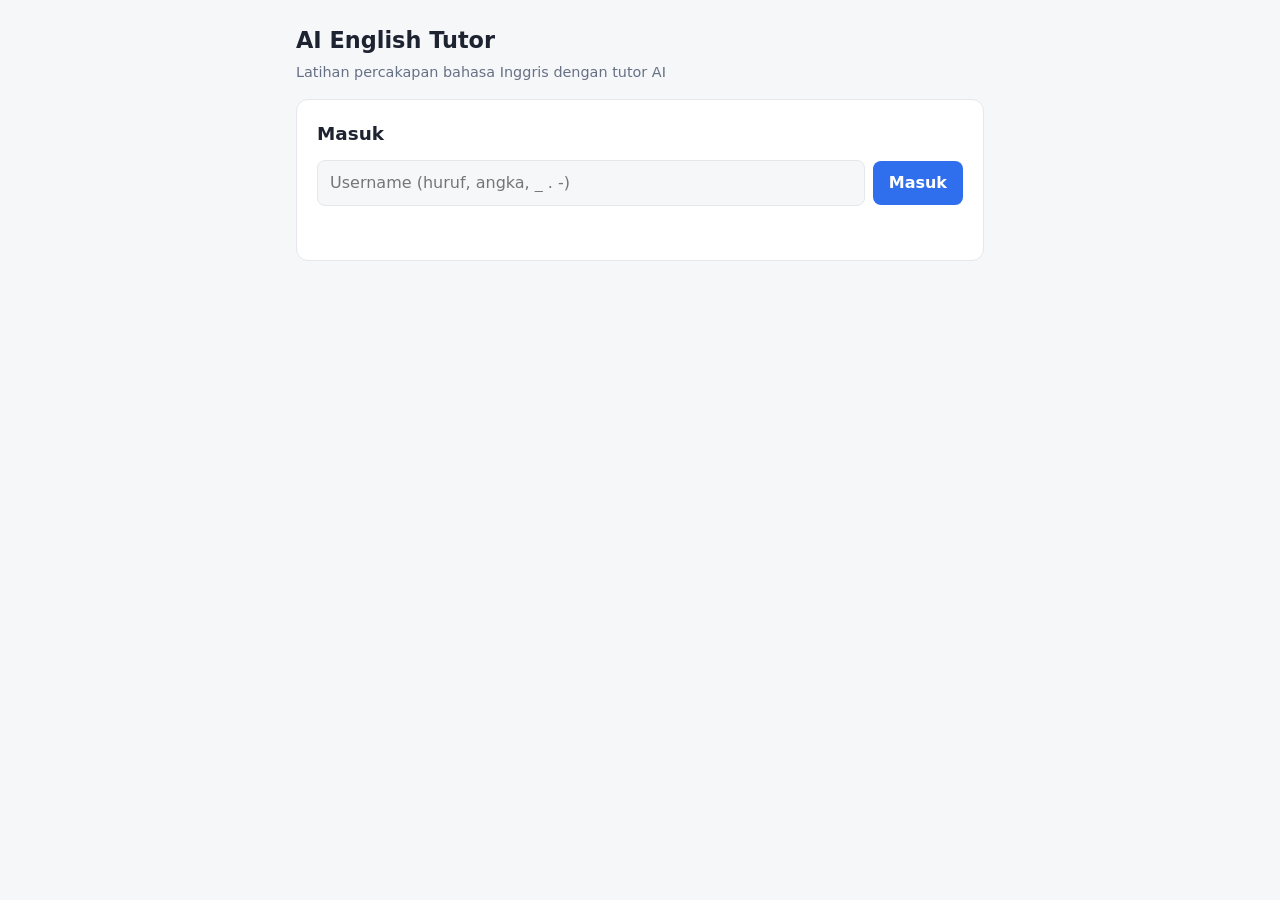
==== static/index.html @ 7c0c24b2 "M5: input dan output suara dengan Web Speech API - STT (SpeechRecognition, en-US): suara pengguna ja" ====
<!doctype html>
<html lang="id">
<head>
<meta charset="utf-8">
<meta name="viewport" content="width=device-width, initial-scale=1">
<title>AI English Tutor</title>
<style>
  /* ---------- Warna: terang & gelap (mengikuti pengaturan sistem) ---------- */
  :root {
    --bg: #f6f7f9; --card: #ffffff; --text: #1d2330; --muted: #667085;
    --line: #e4e7ec; --accent: #2f6fed; --accent-text: #ffffff;
    --tutor: #eef2f8; --user: #2f6fed; --user-text: #ffffff;
    --bad: #c4320a; --good: #067647;
  }
  @media (prefers-color-scheme: dark) {
    :root {
      --bg: #12151c; --card: #1a1f29; --text: #e6e9ef; --muted: #98a2b3;
      --line: #2a3140; --accent: #5b8cff; --accent-text: #0b0e14;
      --tutor: #222a37; --user: #3b6fe0; --user-text: #ffffff;
      --bad: #ff8a65; --good: #4cc38a;
    }
  }
  * { box-sizing: border-box; }
  body { margin: 0; background: var(--bg); color: var(--text);
         font: 16px/1.5 system-ui, -apple-system, "Segoe UI", Roboto, sans-serif; }
  main { max-width: 720px; margin: 0 auto; padding: 24px 16px; }
  h1 { font-size: 1.4rem; margin: 0 0 4px; }
  h2 { font-size: 1.15rem; margin: 0 0 12px; }
  .muted { color: var(--muted); font-size: .9rem; }
  .card { background: var(--card); border: 1px solid var(--line); border-radius: 12px; padding: 20px; margin-top: 16px; }
  .hidden { display: none !important; }
  .row { display: flex; gap: 8px; flex-wrap: wrap; align-items: center; }
  input[type=text], textarea {
    width: 100%; padding: 10px 12px; border: 1px solid var(--line); border-radius: 8px;
    background: var(--bg); color: var(--text); font: inherit; }
  button {
    padding: 10px 16px; border: 0; border-radius: 8px; cursor: pointer; font: inherit; font-weight: 600;
    background: var(--accent); color: var(--accent-text); }
  button.secondary { background: transparent; color: var(--text); border: 1px solid var(--line); }
  button:disabled { opacity: .5; cursor: not-allowed; }
  .error { color: var(--bad); margin-top: 10px; min-height: 1.5em; }

  /* ---------- Tes penempatan ---------- */
  .question { margin-bottom: 18px; }
  .question label { display: block; padding: 6px 8px; border-radius: 6px; cursor: pointer; }
  .question label:hover { background: var(--tutor); }

  /* ---------- Chat ---------- */
  #chat-info { position: sticky; top: 0; background: var(--bg); padding: 8px 0; border-bottom: 1px solid var(--line); z-index: 1; }
  #messages { display: flex; flex-direction: column; gap: 10px; padding: 16px 0 120px; }
  .bubble { max-width: 85%; padding: 10px 14px; border-radius: 14px; overflow-wrap: anywhere; }
  .bubble p { margin: 0 0 8px; } .bubble p:last-child { margin-bottom: 0; }
  .bubble ul, .bubble ol { margin: 4px 0 8px; padding-left: 20px; }
  .bubble blockquote { margin: 6px 0; padding-left: 10px; border-left: 3px solid var(--accent); }
  .bubble code { background: rgba(127,127,127,.15); padding: 1px 4px; border-radius: 4px; }
  .tutor { align-self: flex-start; background: var(--tutor); border-bottom-left-radius: 4px; }
  .user  { align-self: flex-end; background: var(--user); color: var(--user-text); border-bottom-right-radius: 4px; white-space: pre-wrap; }
  .typing { align-self: flex-start; color: var(--muted); font-style: italic; }
  #composer { position: fixed; left: 0; right: 0; bottom: 0; background: var(--bg); border-top: 1px solid var(--line); }
  #composer .inner { max-width: 720px; margin: 0 auto; padding: 12px 16px; display: flex; gap: 8px; }
  #composer textarea { resize: none; height: 48px; }
  /* ---------- Suara (M5) ---------- */
  #composer button.icon { padding: 10px 12px; }
  #btn-mic.listening { background: var(--bad); color: #fff; border-color: var(--bad); animation: pulse 1.2s infinite; }
  @keyframes pulse { 50% { opacity: .55; } }
  .voice-note { max-width: 720px; margin: 0 auto; padding: 8px 16px 0; font-size: .85rem; color: var(--muted); min-height: 1.4em; }
  .bubble .replay { display: block; margin-top: 6px; padding: 2px 8px; font-size: .8rem; font-weight: 500;
                    background: transparent; color: var(--muted); border: 1px solid var(--line); }
  table { width: 100%; border-collapse: collapse; font-size: .92rem; }
  th, td { text-align: left; padding: 6px 4px; border-bottom: 1px solid var(--line); }
</style>
</head>
<body>
<main>
  <h1>AI English Tutor</h1>
  <div class="muted">Latihan percakapan bahasa Inggris dengan tutor AI</div>

  <!-- ===== Layar 1: Login ===== -->
  <section id="screen-login" class="card">
    <h2>Masuk</h2>
    <form id="login-form" class="row">
      <input type="text" id="username" placeholder="Username (huruf, angka, _ . -)" autocomplete="username" required style="flex:1">
      <button type="submit">Masuk</button>
    </form>
    <div class="error" id="login-error"></div>
  </section>

  <!-- ===== Layar 2: Tes penempatan ===== -->
  <section id="screen-placement" class="card hidden">
    <h2>Tes penempatan</h2>
    <div id="placement-intro">
      <p>5 soal pilihan ganda untuk menentukan levelmu. Kalau benar-benar baru belajar, boleh langsung mulai dari nol.</p>
      <div class="row">
        <button id="btn-take-test">Ikut tes</button>
        <button id="btn-skip-test" class="secondary">Mulai dari nol (pemula)</button>
      </div>
    </div>
    <form id="placement-form" class="hidden">
      <div id="questions"></div>
      <button type="submit">Kirim jawaban</button>
    </form>
    <div id="placement-result" class="hidden">
      <p id="placement-result-text"></p>
      <button id="btn-to-home">Lanjut</button>
    </div>
    <div class="error" id="placement-error"></div>
  </section>

  <!-- ===== Layar 3: Beranda ===== -->
  <section id="screen-home" class="card hidden">
    <h2 id="home-greeting"></h2>
    <p id="home-info"></p>
    <div class="row">
      <button id="btn-start">Mulai sesi</button>
      <button id="btn-logout" class="secondary">Ganti pengguna</button>
    </div>
    <div class="error" id="home-error"></div>
  </section>

  <!-- ===== Layar 4: Chat ===== -->
  <section id="screen-chat" class="hidden">
    <div id="chat-info" class="muted"></div>
    <div id="messages"></div>
  </section>
</main>

<div id="composer" class="hidden">
  <div id="voice-status" class="voice-note"></div>
  <div class="inner">
    <button id="btn-mic" class="secondary icon" title="Bicara dalam bahasa Inggris">🎤</button>
    <textarea id="input" placeholder="Tulis atau tekan 🎤 untuk bicara... (Enter = kirim)"></textarea>
    <button id="btn-send">Kirim</button>
    <button id="btn-tts" class="secondary icon" title="Suara tutor: nyala/mati">🔊</button>
    <button id="btn-end" class="secondary" title="Akhiri sesi dan lihat rekap">Selesai</button>
  </div>
</div>

<script>
// =====================================================================
// State aplikasi: apa yang perlu diingat browser selama halaman terbuka
// =====================================================================
const state = { user: null, sessionId: null, busy: false };
const $ = (id) => document.getElementById(id);

// =====================================================================
// api(): satu pintu untuk semua request ke server (mirip call_llm di Python)
// =====================================================================
async function api(path, body) {
  const options = body === undefined ? {} : {
    method: "POST",
    headers: { "Content-Type": "application/json" },
    body: JSON.stringify(body),
  };
  const res = await fetch(path, options);
  const data = await res.json().catch(() => ({}));
  if (!res.ok) {
    // 422 dari Pydantic berupa daftar error; selain itu berupa teks
    const d = data.detail;
    throw new Error(Array.isArray(d) ? d.map((e) => e.msg).join("; ") : d || `Error ${res.status}`);
  }
  return data;
}

// Tampilkan satu layar, sembunyikan yang lain
function show(screen) {
  for (const s of ["login", "placement", "home", "chat"]) $(`screen-${s}`).classList.toggle("hidden", s !== screen);
  $("composer").classList.toggle("hidden", screen !== "chat");
}

// localStorage bisa diblokir browser (mode privat), jadi selalu dibungkus try/catch
function remember(username) { try { username ? localStorage.setItem("username", username) : localStorage.removeItem("username"); } catch {} }
function remembered() { try { return localStorage.getItem("username"); } catch { return null; } }

// =====================================================================
// Markdown mini untuk balasan tutor (**tebal**, *miring*, daftar, kutipan).
// Teks di-escape DULU agar HTML dari luar tidak pernah dijalankan (cegah XSS).
// =====================================================================
function escapeHtml(s) { return s.replace(/&/g, "&amp;").replace(/</g, "&lt;").replace(/>/g, "&gt;"); }
function inline(s) {
  return escapeHtml(s)
    .replace(/\*\*(.+?)\*\*/g, "<strong>$1</strong>")
    .replace(/\*([^*\s][^*]*?)\*/g, "<em>$1</em>")
    .replace(/(^|\s)_([^_]+?)_(?=\s|$|[.,!?:;])/g, "$1<em>$2</em>")
    .replace(/`([^`]+)`/g, "<code>$1</code>");
}
function markdown(src) {
  const out = []; let para = []; let list = null;
  const flushPara = () => { if (para.length) { out.push(`<p>${para.join("<br>")}</p>`); para = []; } };
  const flushList = () => {
    if (!list) return;
    const start = list.start > 1 ? ` start="${list.start}"` : "";  // daftar bernomor yang terpotong paragraf tetap lanjut nomornya
    out.push(`<${list.tag}${start}>${list.items.map((i) => `<li>${i}</li>`).join("")}</${list.tag}>`);
    list = null;
  };
  const addItem = (tag, text, start = 1) => {
    flushPara();
    if (!list || list.tag !== tag) { flushList(); list = { tag, start, items: [] }; }
    list.items.push(inline(text));
  };
  for (const raw of src.split("\n")) {
    const line = raw.trimEnd(); let m;
    if ((m = line.match(/^\s*[-*]\s+(.*)/))) addItem("ul", m[1]);
    else if ((m = line.match(/^\s*(\d+)[.)]\s+(.*)/))) addItem("ol", m[2], Number(m[1]));
    else if ((m = line.match(/^>\s?(.*)/))) { flushPara(); flushList(); out.push(`<blockquote>${inline(m[1])}</blockquote>`); }
    else if ((m = line.match(/^#{1,6}\s+(.*)/))) { flushPara(); flushList(); out.push(`<p><strong>${inline(m[1])}</strong></p>`); }
    else if (!line.trim()) { flushPara(); flushList(); }
    else { flushList(); para.push(inline(line)); }
  }
  flushPara(); flushList();
  return out.join("");
}

// =====================================================================
// Layar 1: Login
// =====================================================================
async function login(username) {
  state.user = await api("/api/login", { username });
  remember(state.user.username);
  if (state.user.sudah_tes) showHome(); else showPlacement();
}

$("login-form").addEventListener("submit", async (e) => {
  e.preventDefault();  // cegah form memuat ulang halaman
  $("login-error").textContent = "";
  try { await login($("username").value.trim()); }
  catch (err) { $("login-error").textContent = err.message; }
});

// =====================================================================
// Layar 2: Tes penempatan
// =====================================================================
function showPlacement() {
  $("placement-intro").classList.remove("hidden");
  $("placement-form").classList.add("hidden");
  $("placement-result").classList.add("hidden");
  $("placement-error").textContent = "";
  show("placement");
}

$("btn-take-test").addEventListener("click", async () => {
  try {
    const questions = await api("/api/placement/questions");
    $("questions").innerHTML = questions.map((q) => `
      <div class="question">
        <strong>${q.no}. ${escapeHtml(q.soal)}</strong>
        ${Object.entries(q.opsi).map(([letter, text]) => `
          <label><input type="radio" name="q${q.no}" value="${letter}"> ${letter}) ${escapeHtml(text)}</label>
        `).join("")}
      </div>`).join("");
    $("placement-intro").classList.add("hidden");
    $("placement-form").classList.remove("hidden");
  } catch (err) { $("placement-error").textContent = err.message; }
});

$("placement-form").addEventListener("submit", async (e) => {
  e.preventDefault();
  const answers = [1, 2, 3, 4, 5].map((n) => document.querySelector(`input[name=q${n}]:checked`)?.value);
  if (answers.includes(undefined)) { $("placement-error").textContent = "Jawab semua soal dulu."; return; }
  await submitPlacement(answers);
});

$("btn-skip-test").addEventListener("click", () => submitPlacement(null));

async function submitPlacement(answers) {
  $("placement-error").textContent = "";
  try {
    const r = await api("/api/placement", { user_id: state.user.id, answers });
    state.user.level = r.level; state.user.sudah_tes = true;
    $("placement-result-text").textContent = r.skor === null
      ? "Kamu mulai dari level pemula."
      : `Skor kamu ${r.skor}/5. Level: ${r.level}.`;
    $("placement-intro").classList.add("hidden");
    $("placement-form").classList.add("hidden");
    $("placement-result").classList.remove("hidden");
  } catch (err) { $("placement-error").textContent = err.message; }
}

$("btn-to-home").addEventListener("click", () => showHome());

// =====================================================================
// Layar 3: Beranda
// =====================================================================
async function showHome() {
  stopSpeaking();
  state.user = await api("/api/login", { username: state.user.username });  // segarkan jumlah sesi hari ini
  const u = state.user;
  $("home-greeting").textContent = `Halo, ${u.username}!`;
  $("home-info").textContent = `Level: ${u.level} · Sesi hari ini: ${u.sesi_hari_ini}/${u.batas_sesi}`;
  $("btn-start").disabled = u.sesi_hari_ini >= u.batas_sesi;
  $("home-error").textContent = u.sesi_hari_ini >= u.batas_sesi ? "Batas sesi hari ini sudah tercapai. Coba lagi besok." : "";
  show("home");
}

$("btn-logout").addEventListener("click", () => { state.user = null; remember(null); $("username").value = ""; show("login"); });

// =====================================================================
// Suara (M5): Web Speech API bawaan browser. Server tidak berubah sama sekali.
// =====================================================================

// ---- Speech-to-Text: suara pengguna -> teks di kotak input ----
const Recognition = window.SpeechRecognition || window.webkitSpeechRecognition;  // Chrome/Edge pakai awalan webkit
let recognizer = null, listening = false, micError = false;

const MIC_ERRORS = {
  "not-allowed": "Akses mikrofon ditolak. Klik ikon di kiri address bar, lalu izinkan mikrofon.",
  "no-speech": "Tidak terdengar suara. Tekan 🎤 dan coba lagi.",
  "audio-capture": "Mikrofon tidak ditemukan.",
  "network": "Input suara butuh koneksi internet (Chrome memproses suara di server Google).",
};

function voiceStatus(text) { $("voice-status").textContent = text; }

function setupMic() {
  if (!Recognition) {
    $("btn-mic").classList.add("hidden");
    voiceStatus("Browser ini belum mendukung input suara. Gunakan Chrome atau Edge.");
    return;
  }
  recognizer = new Recognition();
  recognizer.lang = "en-US";          // yang dilatih adalah bahasa Inggris
  recognizer.interimResults = true;   // teks muncul bertahap selagi pengguna bicara
  recognizer.continuous = false;      // berhenti otomatis saat pengguna jeda
  let before = "";                    // teks yang sudah ada di kotak input sebelum bicara

  recognizer.onstart = () => {
    listening = true; micError = false;
    before = $("input").value.trim() ? $("input").value.trimEnd() + " " : "";
    $("btn-mic").classList.add("listening");
    voiceStatus("Mendengarkan... bicara dalam bahasa Inggris. Tekan 🎤 lagi untuk berhenti.");
  };
  recognizer.onresult = (e) => {
    let heard = "";
    for (const result of e.results) heard += result[0].transcript;  // [0] = tebakan terbaik
    $("input").value = before + heard;
  };
  recognizer.onerror = (e) => {
    if (e.error === "aborted") return;
    micError = true;
    voiceStatus(MIC_ERRORS[e.error] || `Input suara gagal (${e.error}).`);
  };
  recognizer.onend = () => {
    listening = false;
    $("btn-mic").classList.remove("listening");
    if (!micError) voiceStatus($("input").value.trim() ? "Periksa transkrip di atas, perbaiki jika perlu, lalu tekan Kirim." : "");
  };
}

$("btn-mic").addEventListener("click", () => {
  if (!recognizer || state.busy) return;
  if (listening) { recognizer.stop(); return; }
  stopSpeaking();        // jangan sampai suara tutor ikut terekam
  recognizer.start();
});

// ---- Text-to-Speech: balasan tutor dibacakan ----
const canSpeak = "speechSynthesis" in window;
let ttsOn = (() => { try { return localStorage.getItem("tts") !== "off"; } catch { return true; } })();
let voices = [];

// Kata umum bahasa Indonesia untuk menebak bahasa tiap kalimat (balasan pemula bercampur dua bahasa)
const ID_WORDS = new Set(("yang dan ini itu kamu kau aku saya tidak bukan dengan untuk ya sudah belum coba kita " +
  "pakai harus jangan lagi juga ada kalau karena atau tapi tetapi bisa sekarang dulu nah oke bagus benar salah " +
  "kalimat jadi supaya agar sama seperti dari pada akan masih sangat lebih giliranmu ingat artinya contoh " +
  "contohnya jawab jawaban perhatikan sesi kesalahan selamat sampai jumpa tulis ulangi lanjut mau apa").split(" "));

function guessLang(sentence) {
  const words = sentence.toLowerCase().match(/[a-z']+/g) || [];
  const indo = words.filter((w) => ID_WORDS.has(w)).length;
  return indo >= Math.max(1, words.length * 0.15) ? "id-ID" : "en-US";
}

function toSentences(markdownText) {
  const plain = markdownText
    .replace(/\p{Extended_Pictographic}|️/gu, "")    // emoji tidak dibacakan
    .replace(/[*_`#]/g, "")                                // simbol markdown
    .replace(/^\s*(>|[-*]|\d+[.)])\s+/gm, "")              // penanda kutipan dan daftar
    .replace(/\s*(→|->)\s*/g, ", ");                      // panah koreksi jadi jeda
  // Pecah di akhir kalimat dan setelah titik dua ("Coba jawab: Where are you from?" -> 2 bagian, 2 bahasa)
  return plain.split(/(?<=[.!?:])\s+|\n+/).map((s) => s.trim()).filter((s) => /[a-z0-9]/i.test(s));
}

function voiceFor(lang) {
  return voices.find((v) => v.lang.replace("_", "-") === lang) || voices.find((v) => v.lang.startsWith(lang.slice(0, 2)));
}

function stopSpeaking() { if (canSpeak) speechSynthesis.cancel(); }

function speak(text) {
  if (!canSpeak) return;
  stopSpeaking();
  // Dibacakan per kalimat: bahasa bisa berganti, dan Chrome kadang memotong ucapan yang terlalu panjang
  for (const sentence of toSentences(text)) {
    const u = new SpeechSynthesisUtterance(sentence);
    u.lang = guessLang(sentence);
    const voice = voiceFor(u.lang);
    if (voice) u.voice = voice;
    u.rate = u.lang === "en-US" ? 0.95 : 1;   // bahasa Inggris sedikit diperlambat agar mudah ditangkap
    speechSynthesis.speak(u);
  }
}

function renderTtsButton() {
  $("btn-tts").textContent = ttsOn ? "🔊" : "🔇";
  $("btn-tts").title = ttsOn ? "Suara tutor: nyala (klik untuk mematikan)" : "Suara tutor: mati (klik untuk menyalakan)";
}

$("btn-tts").addEventListener("click", () => {
  ttsOn = !ttsOn;
  try { localStorage.setItem("tts", ttsOn ? "on" : "off"); } catch {}
  if (!ttsOn) stopSpeaking();
  renderTtsButton();
});

if (canSpeak) {
  voices = speechSynthesis.getVoices();
  speechSynthesis.onvoiceschanged = () => { voices = speechSynthesis.getVoices(); };  // Chrome memuat daftar suara belakangan
} else {
  $("btn-tts").classList.add("hidden");
}

// =====================================================================
// Layar 4: Chat
// =====================================================================
function addBubble(role, text, voice = true) {
  const div = document.createElement("div");
  div.className = `bubble ${role}`;
  if (role === "tutor") div.innerHTML = markdown(text);  // aman: markdown() meng-escape dulu
  else div.textContent = text;                           // teks pengguna tidak pernah jadi HTML
  if (role === "tutor" && voice && canSpeak) {
    const replay = document.createElement("button");
    replay.className = "replay";
    replay.textContent = "🔊 Putar ulang";
    replay.addEventListener("click", () => speak(text));
    div.appendChild(replay);
    if (ttsOn) speak(text);
  }
  $("messages").appendChild(div);
  div.scrollIntoView({ behavior: "smooth", block: "end" });
  return div;
}

function setBusy(busy, label = "Tutor sedang mengetik...") {
  state.busy = busy;
  $("btn-send").disabled = $("btn-end").disabled = $("input").disabled = busy;
  $("typing")?.remove();
  if (busy) {
    const t = document.createElement("div");
    t.id = "typing"; t.className = "typing"; t.textContent = label;
    $("messages").appendChild(t);
    t.scrollIntoView({ block: "end" });
  } else {
    $("input").focus();
  }
}

function updateInfo(r) {
  const materi = r.topik ? `Topik: ${r.topik}` : `Skenario: ${r.skenario}`;
  if (r.topik !== undefined) state.header = `${materi} · Fokus: ${r.fokus_pola.join(", ")}`;
  $("chat-info").textContent = `${state.header} · Giliran ${r.turn}/${r.max_turns}`;
}

$("btn-start").addEventListener("click", async () => {
  $("home-error").textContent = "";
  $("messages").innerHTML = "";
  $("chat-info").textContent = "";
  show("chat");
  setBusy(true, "Planner sedang menyiapkan materi untukmu...");
  try {
    const r = await api("/api/sessions", { user_id: state.user.id });
    state.sessionId = r.session_id;
    setBusy(false);
    updateInfo(r);
    addBubble("tutor", r.reply);
  } catch (err) {
    setBusy(false);
    show("home");
    $("home-error").textContent = err.message;
  }
});

async function send(path, body, userText) {
  if (state.busy) return;
  if (userText) addBubble("user", userText);
  setBusy(true);
  try {
    const r = await api(path, body);
    setBusy(false);
    if (r.reply) addBubble("tutor", r.reply);
    updateInfo(r);
    if (r.selesai) showRecap(r);
  } catch (err) {
    setBusy(false);
    addBubble("tutor", `⚠️ ${err.message}`, false);
  }
}

function sendMessage() {
  const text = $("input").value.trim();
  if (!text) return;
  if (listening) recognizer.stop();
  stopSpeaking();
  voiceStatus("");
  $("input").value = "";
  send(`/api/sessions/${state.sessionId}/messages`, { user_id: state.user.id, text }, text);
}

$("btn-send").addEventListener("click", sendMessage);
$("input").addEventListener("keydown", (e) => {
  if (e.key === "Enter" && !e.shiftKey) { e.preventDefault(); sendMessage(); }  // Shift+Enter = baris baru
});
$("btn-end").addEventListener("click", () =>
  send(`/api/sessions/${state.sessionId}/end`, { user_id: state.user.id }));

function showRecap(r) {
  $("composer").classList.add("hidden");
  const rows = (r.progres || []).map((p) => `
    <tr><td>${escapeHtml(p.pola)}</td><td>${p.jumlah_salah}x</td>
        <td>${p.sudah_dikuasai ? "✅ dikuasai" : `streak ${p.streak_benar}/3`}</td></tr>`).join("");
  const card = document.createElement("div");
  card.className = "card";
  card.innerHTML = `
    <h2>Rekap sesi</h2>
    ${r.ringkasan ? `<div class="bubble tutor" style="max-width:100%">${markdown(r.ringkasan)}</div>` : ""}
    <h2 style="margin-top:16px">Progres pola</h2>
    ${rows ? `<table><tr><th>Pola</th><th>Salah</th><th>Status</th></tr>${rows}</table>` : `<p class="muted">Belum ada pola tercatat.</p>`}
    <div class="row" style="margin-top:16px"><button id="btn-back">Kembali ke beranda</button></div>`;
  $("messages").appendChild(card);
  card.scrollIntoView({ behavior: "smooth", block: "start" });
  $("btn-back").addEventListener("click", () => showHome());
}

// =====================================================================
// Saat halaman dibuka: masuk otomatis jika username pernah disimpan
// =====================================================================
setupMic();
renderTtsButton();
const saved = remembered();
if (saved) login(saved).catch(() => show("login")); else show("login");
</script>
</body>
</html>
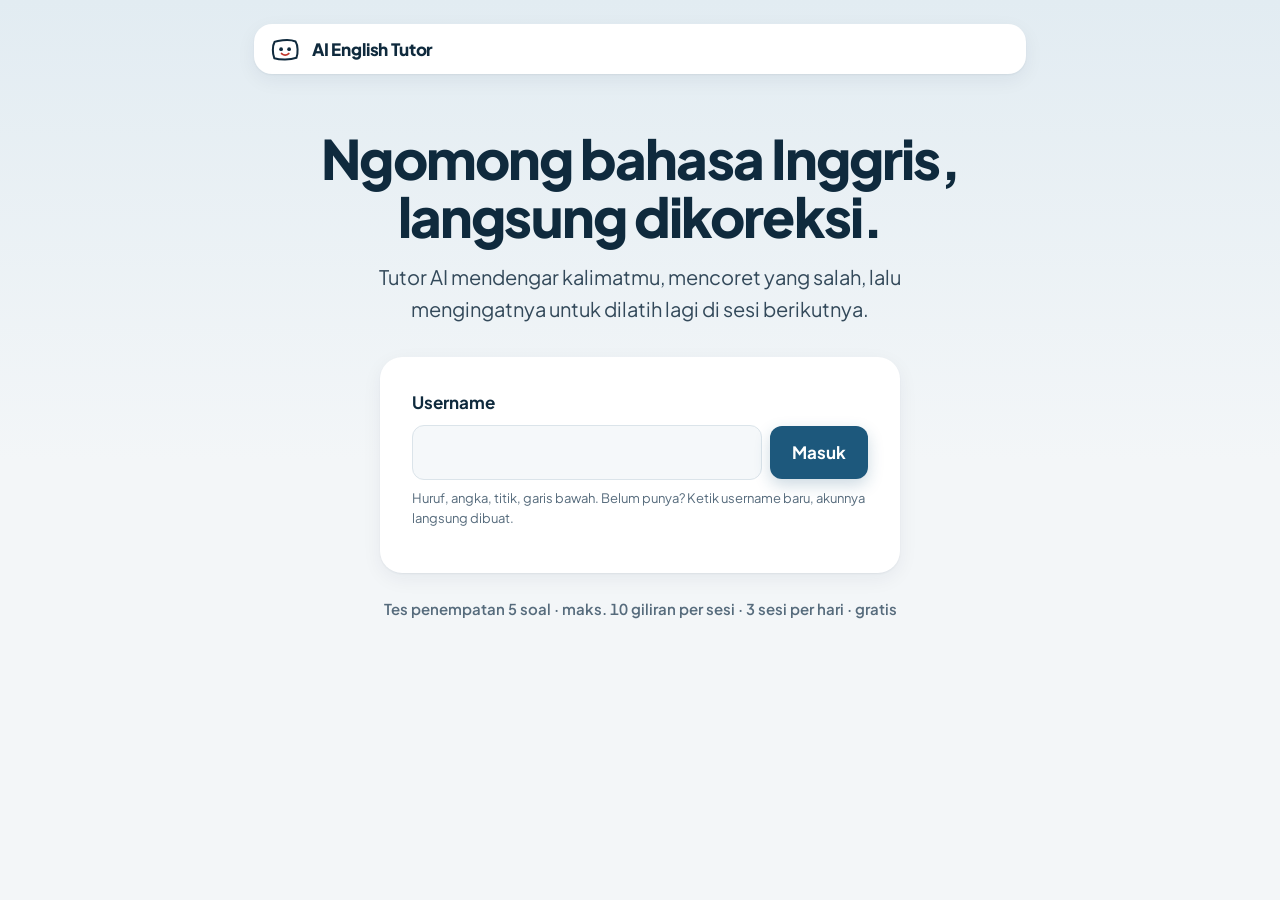
==== commit a6e241d3: "Desain ulang web: gaya terang ala ilingo.id + coretan pena merah - tampilan terang dan lapang: Plus " ====
--- a/static/index.html
+++ b/static/index.html
@@ -4,95 +4,272 @@
 <meta charset="utf-8">
 <meta name="viewport" content="width=device-width, initial-scale=1">
 <title>AI English Tutor</title>
+<link rel="preconnect" href="https://fonts.googleapis.com">
+<link rel="preconnect" href="https://fonts.gstatic.com" crossorigin>
+<link rel="stylesheet" href="https://fonts.googleapis.com/css2?family=Caveat:wght@600&family=Plus+Jakarta+Sans:wght@400;600;700;800&display=swap">
 <style>
-  /* ---------- Warna: terang & gelap (mengikuti pengaturan sistem) ---------- */
+  /* =====================================================================
+     Arah visual: terang, lapang, percaya diri (terinspirasi gaya ilingo.id),
+     dengan satu ciri sendiri: koreksi tampil sebagai coretan pena merah.
+     Merah HANYA untuk kesalahan bahasa; hijau HANYA untuk benar/dikuasai.
+     ===================================================================== */
   :root {
-    --bg: #f6f7f9; --card: #ffffff; --text: #1d2330; --muted: #667085;
-    --line: #e4e7ec; --accent: #2f6fed; --accent-text: #ffffff;
-    --tutor: #eef2f8; --user: #2f6fed; --user-text: #ffffff;
-    --bad: #c4320a; --good: #067647;
-  }
-  @media (prefers-color-scheme: dark) {
-    :root {
-      --bg: #12151c; --card: #1a1f29; --text: #e6e9ef; --muted: #98a2b3;
-      --line: #2a3140; --accent: #5b8cff; --accent-text: #0b0e14;
-      --tutor: #222a37; --user: #3b6fe0; --user-text: #ffffff;
-      --bad: #ff8a65; --good: #4cc38a;
-    }
-  }
+    --bg: #f3f6f8;  --bg-tint: #e2ecf2;  --surface: #ffffff;  --surface-2: #f5f8fa;
+    --ink: #0f2a3d; --ink-2: #33495a;    --muted: #566b7c;    --line: #dbe4ea;
+    --primary: #1d587c; --primary-hover: #174a69; --primary-soft: #e3eef5;
+    --pen: #c2382d; --pen-soft: #fbe8e5;  --ok: #1d7448;  --ok-soft: #e0f1e7;
+    --f-ui: "Plus Jakarta Sans", "Segoe UI", system-ui, sans-serif;
+    --f-hand: "Caveat", "Segoe Print", cursive;
+    --t-1: .8125rem; --t0: .9375rem; --t1: 1.0625rem; --t2: 1.25rem; --t3: 1.75rem; --t4: clamp(2.1rem, 5.5vw, 3.4rem);
+    --s1: 4px; --s2: 8px; --s3: 12px; --s4: 16px; --s5: 24px; --s6: 32px; --s7: 56px;
+    --r-ctl: 12px; --r-card: 22px; --r-note: 6px 20px 20px 20px; --r-mine: 20px 20px 6px 20px;
+    --sh-1: 0 1px 2px rgba(15, 42, 61, .06), 0 6px 20px rgba(15, 42, 61, .06);
+    --sh-2: 0 2px 4px rgba(15, 42, 61, .08), 0 12px 32px rgba(29, 88, 124, .16);
+    --ease: cubic-bezier(.2, .7, .2, 1); --d1: 120ms; --d2: 220ms;
+    color-scheme: light;
+  }
+
   * { box-sizing: border-box; }
-  body { margin: 0; background: var(--bg); color: var(--text);
-         font: 16px/1.5 system-ui, -apple-system, "Segoe UI", Roboto, sans-serif; }
-  main { max-width: 720px; margin: 0 auto; padding: 24px 16px; }
-  h1 { font-size: 1.4rem; margin: 0 0 4px; }
-  h2 { font-size: 1.15rem; margin: 0 0 12px; }
-  .muted { color: var(--muted); font-size: .9rem; }
-  .card { background: var(--card); border: 1px solid var(--line); border-radius: 12px; padding: 20px; margin-top: 16px; }
+  html { -webkit-text-size-adjust: 100%; }
+  body { margin: 0; color: var(--ink); font: 400 var(--t1)/1.6 var(--f-ui);
+         background: linear-gradient(180deg, var(--bg-tint) 0, var(--bg) 460px) no-repeat, var(--bg); }
+  button, input, textarea { font: inherit; color: inherit; }
+  :focus-visible { outline: 3px solid var(--primary); outline-offset: 2px; border-radius: 6px; }
+  .sr-only { position: absolute; width: 1px; height: 1px; overflow: hidden; clip: rect(0 0 0 0); white-space: nowrap; }
+  .skip { position: absolute; left: var(--s4); top: -100px; background: var(--ink); color: #fff;
+          padding: var(--s2) var(--s3); border-radius: var(--r-ctl); z-index: 10; }
+  .skip:focus { top: var(--s2); }
   .hidden { display: none !important; }
-  .row { display: flex; gap: 8px; flex-wrap: wrap; align-items: center; }
+  .icon { width: 20px; height: 20px; fill: none; stroke: currentColor; stroke-width: 1.9; stroke-linecap: round;
+          stroke-linejoin: round; vertical-align: -4px; flex: none; }
+
+  main { max-width: 820px; margin: 0 auto; padding: var(--s5) var(--s5) var(--s7); }
+  @media (max-width: 560px) { main { padding: var(--s3) var(--s4) var(--s7); } }
+
+  /* Bar aplikasi melayang */
+  .appbar { display: flex; align-items: center; justify-content: space-between; gap: var(--s3);
+            background: var(--surface); border-radius: 18px; padding: 10px 12px 10px 14px; box-shadow: var(--sh-1); }
+  .appbar h1 { display: flex; align-items: center; gap: 10px; margin: 0; font: 800 var(--t1)/1 var(--f-ui); letter-spacing: -.01em; }
+  .appbar h1 svg { width: 34px; height: 30px; }
+  .appbar .who { color: var(--muted); font-size: var(--t-1); font-weight: 600; }
+
+  h2 { font: 800 var(--t3)/1.2 var(--f-ui); letter-spacing: -.025em; margin: 0 0 var(--s3); }
+  p { margin: 0 0 var(--s3); }
+  .muted { color: var(--muted); }
+  .small { font-size: var(--t-1); }
+  .row { display: flex; gap: var(--s2); flex-wrap: wrap; align-items: center; }
+  .panel { margin-top: var(--s6); }
+  .card { background: var(--surface); border-radius: var(--r-card); padding: var(--s6); box-shadow: var(--sh-1); }
+  @media (max-width: 560px) { .card { padding: var(--s5) var(--s4); } }
+
+  /* Hero layar masuk */
+  .hero { text-align: center; padding: var(--s7) 0 var(--s6); }
+  .hero .headline { font: 800 var(--t4)/1.06 var(--f-ui); letter-spacing: -.035em; margin: 0 auto var(--s4); max-width: 19ch; text-wrap: balance; }
+  .hero .lede { font-size: var(--t2); color: var(--ink-2); max-width: 40ch; margin: 0 auto; }
+  .facts { color: var(--muted); font-size: var(--t0); font-weight: 600; text-align: center; margin-top: var(--s5);
+           font-variant-numeric: tabular-nums; }
+  .login-card { max-width: 520px; margin: 0 auto; }
+
+  /* Kontrol */
+  label.field { display: block; font-weight: 700; margin-bottom: var(--s2); }
   input[type=text], textarea {
-    width: 100%; padding: 10px 12px; border: 1px solid var(--line); border-radius: 8px;
-    background: var(--bg); color: var(--text); font: inherit; }
-  button {
-    padding: 10px 16px; border: 0; border-radius: 8px; cursor: pointer; font: inherit; font-weight: 600;
-    background: var(--accent); color: var(--accent-text); }
-  button.secondary { background: transparent; color: var(--text); border: 1px solid var(--line); }
-  button:disabled { opacity: .5; cursor: not-allowed; }
-  .error { color: var(--bad); margin-top: 10px; min-height: 1.5em; }
-
-  /* ---------- Tes penempatan ---------- */
-  .question { margin-bottom: 18px; }
-  .question label { display: block; padding: 6px 8px; border-radius: 6px; cursor: pointer; }
-  .question label:hover { background: var(--tutor); }
-
-  /* ---------- Chat ---------- */
-  #chat-info { position: sticky; top: 0; background: var(--bg); padding: 8px 0; border-bottom: 1px solid var(--line); z-index: 1; }
-  #messages { display: flex; flex-direction: column; gap: 10px; padding: 16px 0 120px; }
-  .bubble { max-width: 85%; padding: 10px 14px; border-radius: 14px; overflow-wrap: anywhere; }
-  .bubble p { margin: 0 0 8px; } .bubble p:last-child { margin-bottom: 0; }
-  .bubble ul, .bubble ol { margin: 4px 0 8px; padding-left: 20px; }
-  .bubble blockquote { margin: 6px 0; padding-left: 10px; border-left: 3px solid var(--accent); }
-  .bubble code { background: rgba(127,127,127,.15); padding: 1px 4px; border-radius: 4px; }
-  .tutor { align-self: flex-start; background: var(--tutor); border-bottom-left-radius: 4px; }
-  .user  { align-self: flex-end; background: var(--user); color: var(--user-text); border-bottom-right-radius: 4px; white-space: pre-wrap; }
-  .typing { align-self: flex-start; color: var(--muted); font-style: italic; }
-  #composer { position: fixed; left: 0; right: 0; bottom: 0; background: var(--bg); border-top: 1px solid var(--line); }
-  #composer .inner { max-width: 720px; margin: 0 auto; padding: 12px 16px; display: flex; gap: 8px; }
-  #composer textarea { resize: none; height: 48px; }
-  /* ---------- Suara (M5) ---------- */
-  #composer button.icon { padding: 10px 12px; }
-  #btn-mic.listening { background: var(--bad); color: #fff; border-color: var(--bad); animation: pulse 1.2s infinite; }
-  @keyframes pulse { 50% { opacity: .55; } }
-  .voice-note { max-width: 720px; margin: 0 auto; padding: 8px 16px 0; font-size: .85rem; color: var(--muted); min-height: 1.4em; }
-  .bubble .replay { display: block; margin-top: 6px; padding: 2px 8px; font-size: .8rem; font-weight: 500;
-                    background: transparent; color: var(--muted); border: 1px solid var(--line); }
-  table { width: 100%; border-collapse: collapse; font-size: .92rem; }
-  th, td { text-align: left; padding: 6px 4px; border-bottom: 1px solid var(--line); }
+    width: 100%; padding: 13px var(--s4); border: 1.5px solid var(--line); border-radius: var(--r-ctl);
+    background: var(--surface-2); transition: border-color var(--d1) var(--ease), background var(--d1) var(--ease); }
+  input[type=text]:hover, textarea:hover { border-color: #b9c8d3; }
+  input[type=text]:focus-visible, textarea:focus-visible { border-color: var(--primary); background: var(--surface); outline: none;
+                                                           box-shadow: 0 0 0 4px var(--primary-soft); }
+  button { cursor: pointer; border: 0; border-radius: var(--r-ctl); padding: 13px 22px; font-weight: 700;
+           background: var(--primary); color: #fff; box-shadow: 0 6px 16px rgba(29, 88, 124, .22);
+           transition: transform var(--d1) var(--ease), background var(--d1) var(--ease), box-shadow var(--d1) var(--ease); }
+  button:hover:not(:disabled) { background: var(--primary-hover); }
+  button:active:not(:disabled) { transform: translateY(1px); box-shadow: 0 2px 6px rgba(29, 88, 124, .2); }
+  button.quiet { background: var(--surface-2); color: var(--ink); box-shadow: inset 0 0 0 1.5px var(--line); }
+  button.quiet:hover:not(:disabled) { background: var(--primary-soft); }
+  button.sm { padding: 8px 12px; font-size: var(--t-1); display: inline-flex; gap: 6px; align-items: center; border-radius: 10px; }
+  button:disabled { opacity: .45; cursor: not-allowed; box-shadow: none; }
+  .notice { display: flex; gap: var(--s2); align-items: flex-start; color: var(--ink-2); font-weight: 700; margin-top: var(--s3); }
+  .notice:empty { display: none; }
+
+  /* Tes penempatan */
+  fieldset.question { border: 0; padding: 0; margin: 0 0 var(--s5); }
+  fieldset.question legend { font: 700 var(--t2)/1.4 var(--f-ui); margin-bottom: var(--s3); padding: 0; }
+  .question .opts { display: grid; grid-template-columns: repeat(auto-fit, minmax(160px, 1fr)); gap: var(--s2); }
+  .question label { display: flex; gap: var(--s3); align-items: center; padding: var(--s3) var(--s4); cursor: pointer;
+                    border-radius: var(--r-ctl); box-shadow: inset 0 0 0 1.5px var(--line); background: var(--surface-2);
+                    transition: background var(--d1) var(--ease), box-shadow var(--d1) var(--ease); }
+  .question label:hover { background: var(--primary-soft); }
+  .question label:has(input:checked) { background: var(--primary-soft); box-shadow: inset 0 0 0 2px var(--primary); }
+  .question input { width: 18px; height: 18px; accent-color: var(--primary); }
+  .question .letter { font-weight: 800; color: var(--muted); }
+
+  /* Beranda */
+  .stats-line { color: var(--muted); font-weight: 600; font-variant-numeric: tabular-nums; }
+  .stats-line strong { color: var(--ink); }
+  .quota { display: inline-flex; gap: 6px; vertical-align: middle; margin-left: var(--s2); }
+  .quota span { width: 20px; height: 20px; border: 1.5px solid #9fb3c1; border-radius: 6px; display: grid; place-items: center; }
+  .quota span.used { background: var(--primary); border-color: var(--primary); color: #fff; }
+  .quota .icon { width: 13px; height: 13px; stroke-width: 3; }
+
+  /* Header sesi */
+  #chat-info { position: sticky; top: 0; z-index: 3; padding: var(--s3) 0; justify-content: space-between;
+               background: var(--bg); border-bottom: 1.5px solid var(--line); }
+  #chat-info-text { color: var(--muted); font-size: var(--t-1); font-weight: 600; font-variant-numeric: tabular-nums; }
+
+  /* ---------- Mode suara ---------- */
+  #stage { display: flex; flex-direction: column; align-items: center; gap: var(--s4); padding: var(--s5) 0 var(--s3); }
+  #stage-user { font: 600 var(--t2)/1.45 var(--f-ui); color: var(--ink-2); text-align: center; max-width: 50ch; }
+  #stage-user:empty, #stage-marks:empty { display: none; }
+  #stage-reply { width: 100%; max-height: 40vh; overflow-y: auto; }
+  #stage-reply:empty { display: none; }
+  #stage-controls { display: flex; flex-direction: column; align-items: center; gap: var(--s3); width: 100%; padding-top: var(--s2); }
+  #stage-form { width: 100%; flex-wrap: nowrap; }
+  .live { min-height: 1.5em; color: var(--muted); font-size: var(--t0); font-weight: 600; text-align: center; }
+  .live.rec::before { content: ""; display: inline-block; width: 9px; height: 9px; margin-right: 8px; border-radius: 50%;
+                      background: var(--pen); vertical-align: 1px; animation: blink 1s infinite; }
+  .live.warn { color: var(--ink-2); font-weight: 700; }
+
+  /* Wajah tutor */
+  #face { width: 170px; filter: drop-shadow(0 10px 18px rgba(15, 42, 61, .10)); }
+  #face svg { width: 100%; height: auto; display: block; overflow: visible; }
+  #face .head { fill: var(--surface); stroke: var(--ink); stroke-width: 5; stroke-linejoin: round; }
+  #face .ink { fill: none; stroke: var(--ink); stroke-width: 5.5; stroke-linecap: round; stroke-linejoin: round; }
+  #face .dot { fill: var(--ink); }
+  #face .pen { fill: none; stroke: var(--pen); stroke-width: 5; stroke-linecap: round; }
+  #face .okmark { fill: none; stroke: var(--ok); stroke-width: 6; stroke-linecap: round; stroke-linejoin: round; }
+  #face .mouth, #face .eyes, #face .brows, #face .vein, #face .tick, #face .thinking { display: none; }
+  #face[data-mood=netral] .eyes-open, #face[data-mood=netral] .mouth-flat { display: inline; }
+  #face[data-mood=senang] .eyes-happy, #face[data-mood=senang] .mouth-smile, #face[data-mood=senang] .tick { display: inline; }
+  #face[data-mood=marah] .eyes-open, #face[data-mood=marah] .brows,
+  #face[data-mood=marah] .mouth-o, #face[data-mood=marah] .vein { display: inline; }
+  #face[data-mood=marah] svg { animation: shake 360ms var(--ease) 1; }
+  #face[data-activity=listening] .head { stroke: var(--primary); animation: pulse 1s var(--ease) infinite; }
+  #face[data-activity=thinking] .thinking { display: inline; }
+  #face[data-activity=thinking] .eyes { transform: translateY(-5px); }
+  #face[data-activity=speaking] .mouth { display: none; }
+  #face[data-activity=speaking] .mouth-talk { display: inline; transform-box: fill-box; transform-origin: center;
+                                              animation: talk 260ms var(--ease) infinite alternate; }
+  #face .thinking circle { animation: blink 1.2s infinite; }
+  #face .thinking circle:nth-child(2) { animation-delay: .2s; }
+  #face .thinking circle:nth-child(3) { animation-delay: .4s; }
+  @keyframes pulse { 50% { stroke-width: 9; } }
+  @keyframes talk { from { transform: scaleY(.3); } to { transform: scaleY(1); } }
+  @keyframes blink { 50% { opacity: .25; } }
+  @keyframes shake { 30% { transform: rotate(-3deg); } 70% { transform: rotate(3deg); } }
+
+  /* Tombol tahan-untuk-bicara */
+  #btn-ptt { width: 84px; height: 84px; border-radius: 50%; padding: 0; display: grid; place-items: center;
+             box-shadow: var(--sh-2); touch-action: none; user-select: none; -webkit-user-select: none; }
+  #btn-ptt .icon { width: 32px; height: 32px; }
+  #btn-ptt.listening, #btn-ptt2.listening { background: var(--pen); color: #fff; transform: scale(1.06);
+                                            box-shadow: 0 0 0 8px var(--pen-soft); }
+  .hint { color: var(--muted); font-size: var(--t-1); font-weight: 600; text-align: center; }
+  kbd { font: 700 var(--t-1) var(--f-ui); padding: 1px 7px; border-radius: 6px; background: var(--surface);
+        box-shadow: inset 0 -2px 0 var(--line), inset 0 0 0 1.5px var(--line); }
+
+  /* ---------- Coretan pena merah ---------- */
+  .marks { display: flex; flex-direction: column; gap: var(--s3); }
+  #stage-marks { width: 100%; max-width: 580px; background: var(--surface); border-radius: var(--r-card);
+                 padding: var(--s4) var(--s5); box-shadow: var(--sh-1); }
+  .mark { padding-left: var(--s3); border-left: 3px solid var(--pen); }
+  .mark .was { color: var(--muted); text-decoration: line-through; text-decoration-color: var(--pen); text-decoration-thickness: 2px; }
+  .mark .fix { display: block; font: 600 1.65rem/1.15 var(--f-hand); color: var(--pen); margin-top: 2px; }
+  .mark .why { display: block; font-size: var(--t-1); color: var(--muted); font-weight: 600; margin-top: 2px; }
+  #messages .marks { align-self: flex-end; max-width: 85%; background: var(--surface); border-radius: var(--r-ctl);
+                     padding: var(--s3) var(--s4); box-shadow: var(--sh-1); }
+
+  /* ---------- Balon ---------- */
+  #messages { display: flex; flex-direction: column; gap: var(--s3); padding: var(--s5) 0; }
+  .bubble { max-width: 85%; padding: var(--s3) var(--s4); overflow-wrap: anywhere; }
+  .bubble p { margin: 0 0 var(--s2); } .bubble p:last-child { margin-bottom: 0; }
+  .bubble ul, .bubble ol { margin: var(--s1) 0 var(--s2); padding-left: 22px; }
+  .bubble blockquote { margin: var(--s2) 0; padding: var(--s1) var(--s3); border-left: 3px solid var(--primary);
+                       background: var(--primary-soft); border-radius: 0 8px 8px 0; }
+  .bubble code { background: var(--surface-2); padding: 1px 5px; border-radius: 4px; }
+  .tutor { align-self: flex-start; background: var(--surface); border-radius: var(--r-note); box-shadow: var(--sh-1); }
+  #stage-reply.tutor { max-width: 100%; font-size: var(--t2); line-height: 1.6; padding: var(--s5) var(--s6); }
+  @media (max-width: 560px) { #stage-reply.tutor { padding: var(--s4); font-size: var(--t1); } }
+  .user { align-self: flex-end; background: var(--primary); color: #fff; border-radius: var(--r-mine); white-space: pre-wrap; }
+  .system { align-self: flex-start; display: flex; gap: var(--s2); color: var(--ink-2); font-weight: 700; }
+  .typing { align-self: flex-start; color: var(--muted); font-weight: 600; }
+  .replay { display: inline-flex; gap: 6px; align-items: center; margin-top: var(--s3); padding: 5px 10px; border-radius: 999px;
+            font: 700 var(--t-1) var(--f-ui); background: var(--primary-soft); color: var(--primary); box-shadow: none; }
+  .replay:hover:not(:disabled) { background: #d3e5ef; }
+  .replay .icon { width: 16px; height: 16px; }
+
+  #composer { position: fixed; left: 0; right: 0; bottom: 0; z-index: 3; background: var(--surface);
+              box-shadow: 0 -6px 20px rgba(15, 42, 61, .06); }
+  #composer .inner { max-width: 820px; margin: 0 auto; padding: var(--s3) var(--s5); display: flex; gap: var(--s2); }
+  #composer textarea { resize: none; height: 50px; }
+  #composer .live { max-width: 820px; margin: 0 auto; padding: var(--s2) var(--s5) 0; text-align: left; }
+  @media (max-width: 560px) { #composer .inner, #composer .live { padding-left: var(--s4); padding-right: var(--s4); } }
+  body.composer-open main { padding-bottom: 150px; }
+
+  /* ---------- Info kecepatan, catatan tutor, rekap ---------- */
+  #stats { text-align: center; color: var(--muted); font-size: var(--t-1); font-weight: 600; font-variant-numeric: tabular-nums; min-height: 1.4em; }
+  #memory { margin-top: var(--s5); background: var(--surface); border-radius: var(--r-card); padding: var(--s4) var(--s5); box-shadow: var(--sh-1); }
+  #memory summary { cursor: pointer; font-weight: 800; display: flex; gap: var(--s2); align-items: center; }
+  #memory h3 { font: 800 var(--t-1)/1.4 var(--f-ui); text-transform: uppercase; letter-spacing: .07em; color: var(--muted); margin: var(--s4) 0 var(--s2); }
+  #memory ul { margin: 0; padding: 0; list-style: none; display: grid; gap: var(--s2); }
+  .chip { display: inline-flex; gap: 4px; align-items: center; padding: 2px 10px; border-radius: 999px; font-size: var(--t-1); font-weight: 700;
+          font-variant-numeric: tabular-nums; color: var(--ink-2); background: var(--surface-2); box-shadow: inset 0 0 0 1.5px var(--line); margin-left: var(--s2); }
+  .chip.ok { color: var(--ok); background: var(--ok-soft); box-shadow: none; }
+  .chip .icon { width: 14px; height: 14px; stroke-width: 2.6; }
+  #recap { margin-top: var(--s6); }
+  #recap .sheet { background: var(--surface); border-radius: var(--r-card); padding: var(--s6); box-shadow: var(--sh-1); }
+  table { width: 100%; border-collapse: collapse; font-variant-numeric: tabular-nums; margin-top: var(--s2); }
+  th { text-align: left; font-size: var(--t-1); color: var(--muted); font-weight: 800; padding: var(--s2) var(--s1); border-bottom: 1.5px solid var(--line); }
+  td { padding: var(--s3) var(--s1); border-bottom: 1px solid var(--line); }
+
+  @media (prefers-reduced-motion: reduce) {
+    *, *::before, *::after { animation: none !important; transition: none !important; }
+  }
 </style>
 </head>
 <body>
-<main>
-  <h1>AI English Tutor</h1>
-  <div class="muted">Latihan percakapan bahasa Inggris dengan tutor AI</div>
-
-  <!-- ===== Layar 1: Login ===== -->
-  <section id="screen-login" class="card">
-    <h2>Masuk</h2>
-    <form id="login-form" class="row">
-      <input type="text" id="username" placeholder="Username (huruf, angka, _ . -)" autocomplete="username" required style="flex:1">
-      <button type="submit">Masuk</button>
+<a class="skip" href="#main">Langsung ke isi</a>
+<main id="main">
+  <header class="appbar">
+    <h1>
+      <svg viewBox="0 0 200 170" aria-hidden="true">
+        <path d="M58 38 C96 30 140 31 162 41 C176 62 178 110 167 137 C130 149 72 150 37 139 C26 112 25 66 39 43 Z"
+              fill="#fff" stroke="#0f2a3d" stroke-width="12"/>
+        <circle cx="77" cy="86" r="11" fill="#0f2a3d"/><circle cx="124" cy="86" r="11" fill="#0f2a3d"/>
+        <path d="M80 112 q21 18 42 0" fill="none" stroke="#c2382d" stroke-width="11" stroke-linecap="round"/>
+      </svg>
+      AI English Tutor
+    </h1>
+    <span class="who" id="who"></span>
+  </header>
+
+  <!-- ===== Layar 1: Masuk ===== -->
+  <section id="screen-login" aria-labelledby="h-login">
+    <div class="hero">
+      <p class="headline" id="h-login" role="heading" aria-level="2">Ngomong bahasa Inggris, langsung dikoreksi.</p>
+      <p class="lede">Tutor AI mendengar kalimatmu, mencoret yang salah, lalu mengingatnya untuk dilatih lagi di sesi berikutnya.</p>
+    </div>
+    <div class="card login-card">
+    <form id="login-form">
+      <label class="field" for="username">Username</label>
+      <div class="row" style="flex-wrap:nowrap">
+        <input type="text" id="username" autocomplete="username" required maxlength="40"
+               pattern="[A-Za-z0-9_.\-]+" aria-describedby="username-hint">
+        <button type="submit">Masuk</button>
+      </div>
+      <p id="username-hint" class="muted small" style="margin-top:var(--s2)">Huruf, angka, titik, garis bawah. Belum punya? Ketik username baru, akunnya langsung dibuat.</p>
     </form>
-    <div class="error" id="login-error"></div>
+    <div class="notice" id="login-error" role="alert"></div>
+    </div>
+    <p class="facts">Tes penempatan 5 soal · maks. 10 giliran per sesi · 3 sesi per hari · gratis</p>
   </section>
 
   <!-- ===== Layar 2: Tes penempatan ===== -->
-  <section id="screen-placement" class="card hidden">
-    <h2>Tes penempatan</h2>
+  <section id="screen-placement" class="panel card hidden" aria-labelledby="h-placement">
+    <h2 id="h-placement">Tes penempatan</h2>
     <div id="placement-intro">
-      <p>5 soal pilihan ganda untuk menentukan levelmu. Kalau benar-benar baru belajar, boleh langsung mulai dari nol.</p>
+      <p>Lima soal pilihan ganda, kira-kira dua menit. Hasilnya menentukan seberapa banyak tutor memakai bahasa Indonesia.</p>
       <div class="row">
-        <button id="btn-take-test">Ikut tes</button>
-        <button id="btn-skip-test" class="secondary">Mulai dari nol (pemula)</button>
+        <button id="btn-take-test">Mulai tes</button>
+        <button id="btn-skip-test" class="quiet">Saya mulai dari nol</button>
       </div>
     </div>
     <form id="placement-form" class="hidden">
@@ -100,47 +277,118 @@
       <button type="submit">Kirim jawaban</button>
     </form>
     <div id="placement-result" class="hidden">
-      <p id="placement-result-text"></p>
+      <p id="placement-result-text" style="font: 600 var(--t2)/1.4 var(--f-read)"></p>
       <button id="btn-to-home">Lanjut</button>
     </div>
-    <div class="error" id="placement-error"></div>
+    <div class="notice" id="placement-error" role="alert"></div>
   </section>
 
   <!-- ===== Layar 3: Beranda ===== -->
-  <section id="screen-home" class="card hidden">
+  <section id="screen-home" class="panel card hidden" aria-labelledby="home-greeting">
     <h2 id="home-greeting"></h2>
-    <p id="home-info"></p>
+    <p id="home-info" class="stats-line"></p>
     <div class="row">
       <button id="btn-start">Mulai sesi</button>
-      <button id="btn-logout" class="secondary">Ganti pengguna</button>
+      <button id="btn-logout" class="quiet">Ganti pengguna</button>
     </div>
-    <div class="error" id="home-error"></div>
+    <div class="notice" id="home-error" role="alert"></div>
   </section>
 
-  <!-- ===== Layar 4: Chat ===== -->
-  <section id="screen-chat" class="hidden">
-    <div id="chat-info" class="muted"></div>
-    <div id="messages"></div>
+  <!-- ===== Layar 4: Sesi ===== -->
+  <section id="screen-chat" class="panel hidden" aria-label="Sesi latihan">
+    <div id="chat-info" class="row">
+      <span id="chat-info-text"></span>
+      <span class="row">
+        <button id="btn-tts" class="quiet sm"></button>
+        <button id="btn-mode" class="quiet sm"></button>
+        <button id="btn-end" class="quiet sm">Selesai</button>
+      </span>
+    </div>
+
+    <!-- Mode suara -->
+    <div id="stage">
+      <div id="face" data-mood="netral" data-activity="idle" aria-hidden="true">
+        <svg viewBox="0 0 200 170">
+          <!-- kepala digambar sedikit tidak simetris, seperti coretan tangan -->
+          <path class="head" d="M58 38 C96 30 140 31 162 41 C176 62 178 110 167 137 C130 149 72 150 37 139 C26 112 25 66 39 43 Z"/>
+          <g class="eyes eyes-open"><circle class="dot" cx="77" cy="84" r="7.5"/><circle class="dot" cx="124" cy="84" r="7.5"/></g>
+          <g class="eyes eyes-happy"><path class="ink" d="M67 88 q10 -13 20 0"/><path class="ink" d="M114 88 q10 -13 20 0"/></g>
+          <g class="brows"><path class="pen" d="M60 64 l27 10"/><path class="pen" d="M141 64 l-27 10"/></g>
+          <path class="mouth mouth-flat ink" d="M88 118 h25"/>
+          <path class="mouth mouth-smile ink" d="M80 110 q21 20 42 0"/>
+          <ellipse class="mouth mouth-o dot" cx="100" cy="121" rx="8" ry="11"/>
+          <ellipse class="mouth mouth-talk dot" cx="100" cy="118" rx="13" ry="8"/>
+          <!-- tanda kesal: urat ala komik, ditulis dengan pena merah -->
+          <g class="vein"><path class="pen" d="M160 18 q6 8 0 16"/><path class="pen" d="M176 18 q-6 8 0 16"/>
+                          <path class="pen" d="M156 30 q8 -6 16 0"/><path class="pen" d="M156 22 q8 6 16 0"/></g>
+          <!-- centang hijau saat jawaban benar -->
+          <path class="tick okmark" d="M152 26 l10 10 l20 -22"/>
+          <g class="thinking"><circle class="dot" cx="156" cy="30" r="4"/><circle class="dot" cx="168" cy="20" r="5"/><circle class="dot" cx="182" cy="8" r="6"/></g>
+        </svg>
+      </div>
+      <div id="stage-user"></div>
+      <div id="stage-marks" class="marks" aria-label="Koreksi"></div>
+      <div id="stage-reply" class="bubble tutor" aria-live="polite"></div>
+      <div id="stage-controls">
+        <div id="live" class="live" aria-live="polite"></div>
+        <button id="btn-ptt" aria-label="Tahan untuk bicara"></button>
+        <div class="hint">Tahan tombol atau <kbd>Spasi</kbd> sambil bicara. Lepas untuk mengirim.</div>
+        <form id="stage-form" class="row">
+          <label class="sr-only" for="stage-input">Atau ketik jawabanmu</label>
+          <input type="text" id="stage-input" placeholder="atau ketik di sini" autocomplete="off">
+          <button type="submit">Kirim</button>
+        </form>
+      </div>
+    </div>
+
+    <!-- Mode chat -->
+    <div id="messages" class="hidden" aria-live="polite"></div>
+
+    <div id="stats"></div>
+    <details id="memory">
+      <summary></summary>
+      <div id="memory-body" class="small"></div>
+    </details>
+    <div id="recap"></div>
   </section>
 </main>
 
 <div id="composer" class="hidden">
-  <div id="voice-status" class="voice-note"></div>
+  <div id="live2" class="live" aria-live="polite"></div>
   <div class="inner">
-    <button id="btn-mic" class="secondary icon" title="Bicara dalam bahasa Inggris">🎤</button>
-    <textarea id="input" placeholder="Tulis atau tekan 🎤 untuk bicara... (Enter = kirim)"></textarea>
+    <button id="btn-ptt2" class="quiet" aria-label="Tahan untuk bicara"></button>
+    <label class="sr-only" for="input">Jawabanmu dalam bahasa Inggris</label>
+    <textarea id="input" placeholder="Tulis dalam bahasa Inggris. Enter untuk kirim."></textarea>
     <button id="btn-send">Kirim</button>
-    <button id="btn-tts" class="secondary icon" title="Suara tutor: nyala/mati">🔊</button>
-    <button id="btn-end" class="secondary" title="Akhiri sesi dan lihat rekap">Selesai</button>
   </div>
 </div>
 
 <script>
 // =====================================================================
+// Ikon: SVG garis sederhana yang senada dengan wajah tutor (bukan emoji)
+// =====================================================================
+const svg = (body) => `<svg class="icon" viewBox="0 0 24 24" aria-hidden="true">${body}</svg>`;
+const ICON = {
+  mic: svg('<rect x="9" y="3" width="6" height="11" rx="3"/><path d="M5.5 11a6.5 6.5 0 0 0 13 0M12 17.5V21"/>'),
+  speakerOn: svg('<path d="M4 9.5h3.5L12 6v12l-4.5-3.5H4z"/><path d="M15.5 9.5a3.5 3.5 0 0 1 0 5M18 7a7 7 0 0 1 0 10"/>'),
+  speakerOff: svg('<path d="M4 9.5h3.5L12 6v12l-4.5-3.5H4z"/><path d="M16 10l4.5 4.5M20.5 10L16 14.5"/>'),
+  chat: svg('<path d="M4 5.5h16v10.5H9.5L5 19.5V16H4z"/>'),
+  face: svg('<path d="M6 5h12a2 2 0 0 1 2 2v10a2 2 0 0 1-2 2H6a2 2 0 0 1-2-2V7a2 2 0 0 1 2-2z"/><path d="M9.5 10.5v.5M14.5 10.5v.5M9.5 15h5"/>'),
+  notes: svg('<path d="M6 3.5h9l3.5 3.5v13.5H6z"/><path d="M9 10h6.5M9 13.5h6.5M9 17h3.5"/>'),
+  check: svg('<path d="M5 12.5l4.5 4.5L19 7"/>'),
+  warn: svg('<path d="M12 4l9 16H3z"/><path d="M12 10v4M12 17v.3"/>'),
+};
+
+// =====================================================================
 // State aplikasi: apa yang perlu diingat browser selama halaman terbuka
 // =====================================================================
-const state = { user: null, sessionId: null, busy: false };
+const state = { user: null, sessionId: null, sessionOpen: false, busy: false, screen: "login", header: "", lastUserBubble: null };
 const $ = (id) => document.getElementById(id);
+
+function load(key, fallback) { try { return localStorage.getItem(key) ?? fallback; } catch { return fallback; } }
+function save(key, value) { try { value === null ? localStorage.removeItem(key) : localStorage.setItem(key, value); } catch {} }
+
+function notice(id, text) { $(id).innerHTML = text ? `${ICON.warn}<span>${escapeHtml(text)}</span>` : ""; }
 
 // =====================================================================
 // api(): satu pintu untuk semua request ke server (mirip call_llm di Python)
@@ -154,28 +402,47 @@
   const res = await fetch(path, options);
   const data = await res.json().catch(() => ({}));
   if (!res.ok) {
-    // 422 dari Pydantic berupa daftar error; selain itu berupa teks
-    const d = data.detail;
+    const d = data.detail;   // 422 dari Pydantic berupa daftar error; selain itu berupa teks
     throw new Error(Array.isArray(d) ? d.map((e) => e.msg).join("; ") : d || `Error ${res.status}`);
   }
   return data;
 }
 
-// Tampilkan satu layar, sembunyikan yang lain
+// =====================================================================
+// Layar & mode tampilan
+// =====================================================================
+state.mode = load("mode", "suara");   // "suara" (wajah + tahan-untuk-bicara) atau "chat" (balon chat)
+
 function show(screen) {
+  state.screen = screen;
   for (const s of ["login", "placement", "home", "chat"]) $(`screen-${s}`).classList.toggle("hidden", s !== screen);
-  $("composer").classList.toggle("hidden", screen !== "chat");
-}
-
-// localStorage bisa diblokir browser (mode privat), jadi selalu dibungkus try/catch
-function remember(username) { try { username ? localStorage.setItem("username", username) : localStorage.removeItem("username"); } catch {} }
-function remembered() { try { return localStorage.getItem("username"); } catch { return null; } }
+  refreshLayout();
+}
+
+function refreshLayout() {
+  const inChat = state.screen === "chat", voice = state.mode === "suara";
+  $("stage").classList.toggle("hidden", !voice);
+  $("messages").classList.toggle("hidden", voice);
+  $("stage-controls").classList.toggle("hidden", !state.sessionOpen);
+  const composer = inChat && !voice && state.sessionOpen;
+  $("composer").classList.toggle("hidden", !composer);
+  document.body.classList.toggle("composer-open", composer);
+  $("btn-mode").innerHTML = voice ? `${ICON.chat}<span>Mode chat</span>` : `${ICON.face}<span>Mode suara</span>`;
+  $("btn-end").disabled = !state.sessionOpen || state.busy;
+}
+
+$("btn-mode").addEventListener("click", () => {
+  state.mode = state.mode === "suara" ? "chat" : "suara";
+  save("mode", state.mode);
+  refreshLayout();
+  $("messages").lastElementChild?.scrollIntoView({ block: "end" });
+});
 
 // =====================================================================
 // Markdown mini untuk balasan tutor (**tebal**, *miring*, daftar, kutipan).
 // Teks di-escape DULU agar HTML dari luar tidak pernah dijalankan (cegah XSS).
 // =====================================================================
-function escapeHtml(s) { return s.replace(/&/g, "&amp;").replace(/</g, "&lt;").replace(/>/g, "&gt;"); }
+function escapeHtml(s) { return String(s).replace(/&/g, "&amp;").replace(/</g, "&lt;").replace(/>/g, "&gt;").replace(/"/g, "&quot;"); }
 function inline(s) {
   return escapeHtml(s)
     .replace(/\*\*(.+?)\*\*/g, "<strong>$1</strong>")
@@ -211,19 +478,20 @@
 }
 
 // =====================================================================
-// Layar 1: Login
+// Layar 1: Masuk
 // =====================================================================
 async function login(username) {
   state.user = await api("/api/login", { username });
-  remember(state.user.username);
-  if (state.user.sudah_tes) showHome(); else showPlacement();
+  save("username", state.user.username);
+  $("who").textContent = state.user.username;
+  if (state.user.sudah_tes) await showHome(); else showPlacement();
 }
 
 $("login-form").addEventListener("submit", async (e) => {
   e.preventDefault();  // cegah form memuat ulang halaman
-  $("login-error").textContent = "";
+  notice("login-error", "");
   try { await login($("username").value.trim()); }
-  catch (err) { $("login-error").textContent = err.message; }
+  catch (err) { notice("login-error", err.message); }
 });
 
 // =====================================================================
@@ -233,7 +501,7 @@
   $("placement-intro").classList.remove("hidden");
   $("placement-form").classList.add("hidden");
   $("placement-result").classList.add("hidden");
-  $("placement-error").textContent = "";
+  notice("placement-error", "");
   show("placement");
 }
 
@@ -241,38 +509,41 @@
   try {
     const questions = await api("/api/placement/questions");
     $("questions").innerHTML = questions.map((q) => `
-      <div class="question">
-        <strong>${q.no}. ${escapeHtml(q.soal)}</strong>
-        ${Object.entries(q.opsi).map(([letter, text]) => `
-          <label><input type="radio" name="q${q.no}" value="${letter}"> ${letter}) ${escapeHtml(text)}</label>
-        `).join("")}
-      </div>`).join("");
+      <fieldset class="question">
+        <legend>${q.no}. ${escapeHtml(q.soal)}</legend>
+        <div class="opts">${Object.entries(q.opsi).map(([letter, text]) => `
+          <label><input type="radio" name="q${q.no}" value="${letter}" required>
+                 <span class="letter">${letter}</span><span>${escapeHtml(text)}</span></label>
+        `).join("")}</div>
+      </fieldset>`).join("");
     $("placement-intro").classList.add("hidden");
     $("placement-form").classList.remove("hidden");
-  } catch (err) { $("placement-error").textContent = err.message; }
+    $("questions").querySelector("input")?.focus();
+  } catch (err) { notice("placement-error", err.message); }
 });
 
 $("placement-form").addEventListener("submit", async (e) => {
   e.preventDefault();
   const answers = [1, 2, 3, 4, 5].map((n) => document.querySelector(`input[name=q${n}]:checked`)?.value);
-  if (answers.includes(undefined)) { $("placement-error").textContent = "Jawab semua soal dulu."; return; }
+  if (answers.includes(undefined)) { notice("placement-error", "Masih ada soal yang belum dijawab."); return; }
   await submitPlacement(answers);
 });
 
 $("btn-skip-test").addEventListener("click", () => submitPlacement(null));
 
 async function submitPlacement(answers) {
-  $("placement-error").textContent = "";
+  notice("placement-error", "");
   try {
     const r = await api("/api/placement", { user_id: state.user.id, answers });
     state.user.level = r.level; state.user.sudah_tes = true;
     $("placement-result-text").textContent = r.skor === null
-      ? "Kamu mulai dari level pemula."
-      : `Skor kamu ${r.skor}/5. Level: ${r.level}.`;
+      ? "Oke, kita mulai dari level pemula."
+      : `Skor kamu ${r.skor}/5. Kamu masuk level ${r.level}.`;
     $("placement-intro").classList.add("hidden");
     $("placement-form").classList.add("hidden");
     $("placement-result").classList.remove("hidden");
-  } catch (err) { $("placement-error").textContent = err.message; }
+    $("btn-to-home").focus();
+  } catch (err) { notice("placement-error", err.message); }
 }
 
 $("btn-to-home").addEventListener("click", () => showHome());
@@ -281,80 +552,40 @@
 // Layar 3: Beranda
 // =====================================================================
 async function showHome() {
-  stopSpeaking();
+  stopSpeaking(); cancelPtt();
   state.user = await api("/api/login", { username: state.user.username });  // segarkan jumlah sesi hari ini
-  const u = state.user;
-  $("home-greeting").textContent = `Halo, ${u.username}!`;
-  $("home-info").textContent = `Level: ${u.level} · Sesi hari ini: ${u.sesi_hari_ini}/${u.batas_sesi}`;
-  $("btn-start").disabled = u.sesi_hari_ini >= u.batas_sesi;
-  $("home-error").textContent = u.sesi_hari_ini >= u.batas_sesi ? "Batas sesi hari ini sudah tercapai. Coba lagi besok." : "";
+  const u = state.user, full = u.sesi_hari_ini >= u.batas_sesi;
+  const boxes = Array.from({ length: u.batas_sesi }, (_, i) =>
+    i < u.sesi_hari_ini ? `<span class="used">${ICON.check}</span>` : "<span></span>").join("");
+  $("home-greeting").textContent = `Halo, ${u.username}.`;
+  $("home-info").innerHTML = `Level <strong>${escapeHtml(u.level)}</strong> · Sesi hari ini
+    <span class="quota" role="img" aria-label="${u.sesi_hari_ini} dari ${u.batas_sesi} sesi terpakai">${boxes}</span>`;
+  $("btn-start").disabled = full;
+  notice("home-error", full ? "Jatah 3 sesi hari ini sudah habis. Besok bisa lanjut lagi." : "");
   show("home");
 }
 
-$("btn-logout").addEventListener("click", () => { state.user = null; remember(null); $("username").value = ""; show("login"); });
-
-// =====================================================================
-// Suara (M5): Web Speech API bawaan browser. Server tidak berubah sama sekali.
-// =====================================================================
-
-// ---- Speech-to-Text: suara pengguna -> teks di kotak input ----
-const Recognition = window.SpeechRecognition || window.webkitSpeechRecognition;  // Chrome/Edge pakai awalan webkit
-let recognizer = null, listening = false, micError = false;
-
-const MIC_ERRORS = {
-  "not-allowed": "Akses mikrofon ditolak. Klik ikon di kiri address bar, lalu izinkan mikrofon.",
-  "no-speech": "Tidak terdengar suara. Tekan 🎤 dan coba lagi.",
-  "audio-capture": "Mikrofon tidak ditemukan.",
-  "network": "Input suara butuh koneksi internet (Chrome memproses suara di server Google).",
-};
-
-function voiceStatus(text) { $("voice-status").textContent = text; }
-
-function setupMic() {
-  if (!Recognition) {
-    $("btn-mic").classList.add("hidden");
-    voiceStatus("Browser ini belum mendukung input suara. Gunakan Chrome atau Edge.");
-    return;
-  }
-  recognizer = new Recognition();
-  recognizer.lang = "en-US";          // yang dilatih adalah bahasa Inggris
-  recognizer.interimResults = true;   // teks muncul bertahap selagi pengguna bicara
-  recognizer.continuous = false;      // berhenti otomatis saat pengguna jeda
-  let before = "";                    // teks yang sudah ada di kotak input sebelum bicara
-
-  recognizer.onstart = () => {
-    listening = true; micError = false;
-    before = $("input").value.trim() ? $("input").value.trimEnd() + " " : "";
-    $("btn-mic").classList.add("listening");
-    voiceStatus("Mendengarkan... bicara dalam bahasa Inggris. Tekan 🎤 lagi untuk berhenti.");
-  };
-  recognizer.onresult = (e) => {
-    let heard = "";
-    for (const result of e.results) heard += result[0].transcript;  // [0] = tebakan terbaik
-    $("input").value = before + heard;
-  };
-  recognizer.onerror = (e) => {
-    if (e.error === "aborted") return;
-    micError = true;
-    voiceStatus(MIC_ERRORS[e.error] || `Input suara gagal (${e.error}).`);
-  };
-  recognizer.onend = () => {
-    listening = false;
-    $("btn-mic").classList.remove("listening");
-    if (!micError) voiceStatus($("input").value.trim() ? "Periksa transkrip di atas, perbaiki jika perlu, lalu tekan Kirim." : "");
-  };
-}
-
-$("btn-mic").addEventListener("click", () => {
-  if (!recognizer || state.busy) return;
-  if (listening) { recognizer.stop(); return; }
-  stopSpeaking();        // jangan sampai suara tutor ikut terekam
-  recognizer.start();
+$("btn-logout").addEventListener("click", () => {
+  state.user = null; save("username", null); $("username").value = ""; $("who").textContent = ""; show("login");
 });
 
-// ---- Text-to-Speech: balasan tutor dibacakan ----
+// =====================================================================
+// Wajah tutor: mood = hasil giliran terakhir (dari tool yang dipanggil agen),
+// activity = apa yang sedang terjadi sekarang (mendengar / berpikir / berbicara)
+// =====================================================================
+function setMood(mood) { $("face").dataset.mood = mood || "netral"; }
+function setActivity(activity) { $("face").dataset.activity = activity; }
+
+// kind: "" biasa · "rec" sedang merekam (titik merah) · "warn" peringatan
+function liveText(text, kind = "") {
+  for (const id of ["live", "live2"]) { $(id).textContent = text; $(id).className = `live ${kind}`; }
+}
+
+// =====================================================================
+// Suara keluar (TTS): balasan tutor dibacakan
+// =====================================================================
 const canSpeak = "speechSynthesis" in window;
-let ttsOn = (() => { try { return localStorage.getItem("tts") !== "off"; } catch { return true; } })();
+let ttsOn = load("tts", "on") !== "off";
 let voices = [];
 
 // Kata umum bahasa Indonesia untuk menebak bahasa tiap kalimat (balasan pemula bercampur dua bahasa)
@@ -383,31 +614,82 @@
   return voices.find((v) => v.lang.replace("_", "-") === lang) || voices.find((v) => v.lang.startsWith(lang.slice(0, 2)));
 }
 
-function stopSpeaking() { if (canSpeak) speechSynthesis.cancel(); }
-
-function speak(text) {
+let speakToken = 0;   // naik setiap kali ucapan dibatalkan/diganti, agar timer lama tidak ikut berbicara
+
+function stopSpeaking() {
+  speakToken++;
+  if (canSpeak && (speechSynthesis.speaking || speechSynthesis.pending)) speechSynthesis.cancel();
+}
+
+// Dibacakan per kalimat: bahasa bisa berganti, dan Chrome kadang memotong ucapan yang terlalu panjang.
+// useChosenVoice=false -> biarkan browser memilih suara sendiri (dipakai saat percobaan kedua).
+function speakSentences(sentences, token, useChosenVoice, hooks) {
+  const attempt = { started: false, failed: null };
+  speechSynthesis.resume();   // pulihkan mesin suara yang "macet" dalam keadaan pause (bug Chrome/Edge)
+  sentences.forEach((sentence, i) => {
+    const u = new SpeechSynthesisUtterance(sentence);
+    u.lang = guessLang(sentence);
+    const voice = useChosenVoice ? voiceFor(u.lang) : null;
+    if (voice) u.voice = voice;
+    u.rate = u.lang === "en-US" ? 0.95 : 1;   // bahasa Inggris sedikit diperlambat agar mudah ditangkap
+    u.onstart = () => {
+      if (token !== speakToken || attempt.started) return;
+      attempt.started = true;
+      hooks.onStart?.();
+    };
+    if (i === sentences.length - 1) u.onend = () => { if (token === speakToken) hooks.onEnd?.(); };
+    u.onerror = (e) => {
+      if (["interrupted", "canceled"].includes(e.error) || token !== speakToken) return;  // dibatalkan sengaja
+      attempt.failed ??= e.error;
+      console.warn("TTS error:", e.error, voice?.name || "(suara bawaan)", sentence);
+    };
+    speechSynthesis.speak(u);
+  });
+  return attempt;
+}
+
+// hooks.onStart: dipanggil saat suara benar-benar mulai (untuk info kecepatan)
+function speak(text, hooks = {}) {
   if (!canSpeak) return;
   stopSpeaking();
-  // Dibacakan per kalimat: bahasa bisa berganti, dan Chrome kadang memotong ucapan yang terlalu panjang
-  for (const sentence of toSentences(text)) {
-    const u = new SpeechSynthesisUtterance(sentence);
-    u.lang = guessLang(sentence);
-    const voice = voiceFor(u.lang);
-    if (voice) u.voice = voice;
-    u.rate = u.lang === "en-US" ? 0.95 : 1;   // bahasa Inggris sedikit diperlambat agar mudah ditangkap
-    speechSynthesis.speak(u);
-  }
+  const token = speakToken;
+  const sentences = toSentences(text);
+  if (!sentences.length) return;
+  const wrapped = {
+    onStart: () => { setActivity("speaking"); hooks.onStart?.(); },
+    onEnd: () => setActivity("idle"),
+  };
+
+  // Jeda singkat setelah cancel(): Chrome/Edge kadang membuang ucapan yang langsung dikirim setelahnya
+  setTimeout(() => {
+    if (token !== speakToken) return;
+    const first = speakSentences(sentences, token, true, wrapped);
+
+    // Pengaman: 4 detik tanpa suara -> ulangi dengan suara bawaan browser; gagal lagi -> beri tahu pengguna
+    setTimeout(() => {
+      if (token !== speakToken || first.started) return;
+      speechSynthesis.cancel();
+      const second = speakSentences(sentences, token, false, wrapped);
+      setTimeout(() => {
+        if (token !== speakToken || second.started) return;
+        setActivity("idle");
+        const reason = second.failed || first.failed || "tidak ada suara";
+        liveText(`Suara tutor gagal diputar (${reason}). Cek volume dan output suara Windows, lalu tekan Putar ulang.`, "warn");
+      }, 4000);
+    }, 4000);
+  }, 150);
 }
 
 function renderTtsButton() {
-  $("btn-tts").textContent = ttsOn ? "🔊" : "🔇";
-  $("btn-tts").title = ttsOn ? "Suara tutor: nyala (klik untuk mematikan)" : "Suara tutor: mati (klik untuk menyalakan)";
+  $("btn-tts").innerHTML = ttsOn ? `${ICON.speakerOn}<span>Suara</span>` : `${ICON.speakerOff}<span>Bisu</span>`;
+  $("btn-tts").setAttribute("aria-pressed", String(ttsOn));
+  $("btn-tts").title = ttsOn ? "Suara tutor menyala. Tekan untuk membisukan." : "Suara tutor mati. Tekan untuk menyalakan.";
 }
 
 $("btn-tts").addEventListener("click", () => {
   ttsOn = !ttsOn;
-  try { localStorage.setItem("tts", ttsOn ? "on" : "off"); } catch {}
-  if (!ttsOn) stopSpeaking();
+  save("tts", ttsOn ? "on" : "off");
+  if (!ttsOn) { stopSpeaking(); setActivity("idle"); }
   renderTtsButton();
 });
 
@@ -419,122 +701,355 @@
 }
 
 // =====================================================================
-// Layar 4: Chat
-// =====================================================================
-function addBubble(role, text, voice = true) {
+// Suara masuk (STT): TAHAN tombol / spasi untuk bicara, LEPAS untuk mengirim
+// =====================================================================
+const Recognition = window.SpeechRecognition || window.webkitSpeechRecognition;  // Chrome/Edge pakai awalan webkit
+// wantListening = keinginan PENGGUNA (tombol sedang ditahan);
+// listening     = kondisi BROWSER (bisa berhenti sendiri walau tombol masih ditahan)
+let recognizer = null, wantListening = false, listening = false, micError = false;
+let heardText = "", sendOnEnd = false, pressedAt = 0, releasedAt = 0;
+
+const MIC_ERRORS = {
+  "not-allowed": "Akses mikrofon ditolak. Klik ikon di kiri address bar, lalu izinkan mikrofon.",
+  "no-speech": "Tidak terdengar suara. Tahan tombol sambil bicara, lalu lepas.",
+  "audio-capture": "Mikrofon tidak ditemukan.",
+  "network": "Layanan pengenal suara tidak bisa dihubungi. Pakai Google Chrome atau Microsoft Edge asli " +
+             "(Brave, Opera, dan browser bawaan editor tidak didukung), dan pastikan internet/VPN tidak memblokir.",
+};
+
+function setPttUi(on) {
+  for (const id of ["btn-ptt", "btn-ptt2"]) {
+    $(id).classList.toggle("listening", on);
+    $(id).setAttribute("aria-pressed", String(on));
+  }
+}
+
+function setupMic() {
+  for (const id of ["btn-ptt", "btn-ptt2"]) $(id).innerHTML = ICON.mic;
+  if (!Recognition) {
+    for (const id of ["btn-ptt", "btn-ptt2"]) $(id).disabled = true;
+    liveText("Browser ini belum mendukung input suara. Pakai Chrome atau Edge, atau ketik jawabanmu.", "warn");
+    return;
+  }
+  recognizer = new Recognition();
+  recognizer.lang = "en-US";          // yang dilatih adalah bahasa Inggris
+  recognizer.interimResults = true;   // teks muncul bertahap selagi pengguna bicara
+  recognizer.continuous = true;       // tetap mendengar walau pengguna jeda untuk berpikir
+  let before = "";                    // teks dari potongan sebelumnya (bila mic menyala ulang)
+
+  recognizer.onstart = () => {
+    listening = true;
+    if (!wantListening) { recognizer.stop(); return; }  // tombol sudah dilepas sebelum mic sempat menyala
+    before = heardText ? heardText + " " : "";
+  };
+  recognizer.onresult = (e) => {
+    let heard = "";
+    for (const result of e.results) heard += result[0].transcript;  // [0] = tebakan terbaik
+    heardText = (before + heard).trim();
+    liveText(heardText, "rec");
+  };
+  recognizer.onerror = (e) => {
+    if (e.error === "aborted") return;
+    micError = true;   // error = jangan dinyalakan ulang otomatis (cegah loop tanpa akhir)
+    liveText(MIC_ERRORS[e.error] || `Input suara gagal (${e.error}).`, "warn");
+  };
+  recognizer.onend = () => {
+    listening = false;
+    // Chrome bisa menghentikan mic sendiri walau tombol masih ditahan: nyalakan ulang, teks lama disimpan
+    if (wantListening && !micError) {
+      try { recognizer.start(); return; } catch { /* gagal menyala ulang: anggap selesai */ }
+    }
+    finishPtt();
+  };
+}
+
+function pttDown() {
+  if (!recognizer || state.busy || !state.sessionOpen || wantListening) return;
+  stopSpeaking();                    // jangan sampai suara tutor ikut terekam
+  heardText = ""; sendOnEnd = false; micError = false;
+  wantListening = true; pressedAt = performance.now();
+  setPttUi(true); setActivity("listening"); liveText("Mendengarkan...", "rec");
+  try { recognizer.start(); } catch { /* sudah dalam proses menyala */ }
+}
+
+function pttUp() {
+  if (!wantListening) return;
+  wantListening = false; releasedAt = performance.now();
+  if (releasedAt - pressedAt < 350) {          // cuma diketuk, bukan ditahan
+    sendOnEnd = false;
+    liveText("Tahan tombolnya selama kamu bicara, lalu lepas untuk mengirim.");
+    if (listening) recognizer.abort(); else finishPtt();
+    return;
+  }
+  sendOnEnd = true;
+  if (listening) recognizer.stop(); else finishPtt();   // stop() -> hasil akhir dikirim -> onend -> finishPtt
+}
+
+function cancelPtt() { wantListening = false; sendOnEnd = false; if (listening) recognizer?.abort(); setPttUi(false); }
+
+function finishPtt() {
+  setPttUi(false);
+  if (!sendOnEnd || micError) { if (!state.busy) setActivity("idle"); sendOnEnd = false; return; }
+  sendOnEnd = false;
+  const text = heardText.trim();
+  if (!text) { setActivity("idle"); liveText("Tidak terdengar apa-apa. Coba lagi lebih dekat ke mikrofon.", "warn"); return; }
+  liveText("");
+  sendText(text, performance.now() - releasedAt);   // waktu "dengar" = dari tombol dilepas sampai teks final
+}
+
+function bindPtt(btn) {
+  btn.addEventListener("pointerdown", (e) => {
+    e.preventDefault();
+    try { btn.setPointerCapture(e.pointerId); } catch { /* pointerup tetap diterima walau jari bergeser */ }
+    pttDown();
+  });
+  btn.addEventListener("pointerup", pttUp);
+  btn.addEventListener("pointercancel", pttUp);
+  btn.addEventListener("contextmenu", (e) => e.preventDefault());   // tahan lama di HP tidak membuka menu
+}
+bindPtt($("btn-ptt"));
+bindPtt($("btn-ptt2"));
+
+// Spasi = tombol bicara, kecuali sedang mengetik di kotak teks
+const isTyping = (el) => el && (el.tagName === "INPUT" || el.tagName === "TEXTAREA");
+document.addEventListener("keydown", (e) => {
+  if (e.code !== "Space" || state.screen !== "chat" || isTyping(e.target)) return;
+  e.preventDefault();
+  if (!e.repeat) pttDown();
+});
+document.addEventListener("keyup", (e) => {
+  if (e.code !== "Space" || !wantListening) return;
+  e.preventDefault();
+  pttUp();
+});
+window.addEventListener("blur", pttUp);   // pindah jendela saat menahan spasi -> anggap dilepas
+
+// =====================================================================
+// Layar 4: Sesi
+// =====================================================================
+function addBubble(role, text, withReplay = true) {
   const div = document.createElement("div");
   div.className = `bubble ${role}`;
   if (role === "tutor") div.innerHTML = markdown(text);  // aman: markdown() meng-escape dulu
   else div.textContent = text;                           // teks pengguna tidak pernah jadi HTML
-  if (role === "tutor" && voice && canSpeak) {
-    const replay = document.createElement("button");
-    replay.className = "replay";
-    replay.textContent = "🔊 Putar ulang";
-    replay.addEventListener("click", () => speak(text));
-    div.appendChild(replay);
-    if (ttsOn) speak(text);
-  }
+  if (role === "tutor" && withReplay && canSpeak) div.appendChild(replayButton(text));
   $("messages").appendChild(div);
-  div.scrollIntoView({ behavior: "smooth", block: "end" });
+  if (state.mode === "chat") div.scrollIntoView({ behavior: "smooth", block: "end" });
   return div;
 }
 
-function setBusy(busy, label = "Tutor sedang mengetik...") {
+function addSystemNote(text) {
+  const div = document.createElement("div");
+  div.className = "system";
+  div.innerHTML = `${ICON.warn}<span>${escapeHtml(text)}</span>`;
+  $("messages").appendChild(div);
+}
+
+function replayButton(text) {
+  const b = document.createElement("button");
+  b.className = "replay";
+  b.innerHTML = `${ICON.speakerOn}<span>Putar ulang</span>`;
+  b.addEventListener("click", () => speak(text));
+  return b;
+}
+
+function showStageReply(text) {
+  $("stage-reply").innerHTML = markdown(text);
+  if (canSpeak) $("stage-reply").appendChild(replayButton(text));
+  $("stage-reply").scrollTop = 0;
+}
+
+// Coretan pena merah: kalimat asli dicoret, perbaikannya ditulis tangan. Data langsung dari tool save_mistake.
+// Agen kadang menyimpan 2 kesalahan dengan kalimat yang persis sama; tampilkan sekali saja.
+function uniqueMarks(list) {
+  const seen = new Set();
+  return list.filter((k) => {
+    const key = `${k.kalimat_asli}\u0000${k.kalimat_benar}`;
+    return seen.has(key) ? false : seen.add(key);
+  });
+}
+
+function marksHtml(list) {
+  return uniqueMarks(list).map((k) => `
+    <div class="mark">
+      <span class="sr-only">Salah:</span><span class="was">${escapeHtml(k.kalimat_asli)}</span>
+      <span class="sr-only">Benar:</span><span class="fix">${escapeHtml(k.kalimat_benar)}</span>
+      <span class="why">${escapeHtml(k.pola)} · ${escapeHtml(k.kategori.replace("_", " "))}</span>
+    </div>`).join("");
+}
+
+function showMarks(list) {
+  $("stage-marks").innerHTML = list?.length ? marksHtml(list) : "";
+  if (list?.length && state.lastUserBubble) {
+    const box = document.createElement("div");
+    box.className = "marks";
+    box.setAttribute("aria-label", "Koreksi");
+    box.innerHTML = marksHtml(list);
+    state.lastUserBubble.after(box);
+  }
+}
+
+function setBusy(busy, label = "Tutor sedang membaca jawabanmu...") {
   state.busy = busy;
-  $("btn-send").disabled = $("btn-end").disabled = $("input").disabled = busy;
+  for (const id of ["btn-send", "input", "stage-input", "btn-ptt", "btn-ptt2"]) $(id).disabled = busy;
+  if (!Recognition) for (const id of ["btn-ptt", "btn-ptt2"]) $(id).disabled = true;
   $("typing")?.remove();
   if (busy) {
+    setActivity("thinking");
+    liveText(label);
     const t = document.createElement("div");
     t.id = "typing"; t.className = "typing"; t.textContent = label;
     $("messages").appendChild(t);
-    t.scrollIntoView({ block: "end" });
   } else {
-    $("input").focus();
-  }
+    liveText("");
+  }
+  refreshLayout();
 }
 
 function updateInfo(r) {
-  const materi = r.topik ? `Topik: ${r.topik}` : `Skenario: ${r.skenario}`;
-  if (r.topik !== undefined) state.header = `${materi} · Fokus: ${r.fokus_pola.join(", ")}`;
-  $("chat-info").textContent = `${state.header} · Giliran ${r.turn}/${r.max_turns}`;
-}
+  if (r.topik !== undefined) {
+    const materi = r.topik ? `Topik: ${r.topik}` : `Skenario: ${r.skenario}`;
+    state.header = `${materi} · Fokus: ${r.fokus_pola.join(", ")}`;
+  }
+  $("chat-info-text").textContent = `${state.header} · Giliran ${r.turn}/${r.max_turns}`;
+}
+
+// ---- Info kecepatan: dengar (STT) · agen (server: LLM + tool) · suara (TTS mulai berbunyi) ----
+function sec(ms) { return `${(ms / 1000).toFixed(1)} s`; }
+function renderStats(listenMs, stats, voiceMs) {
+  if (!stats) return;
+  const counts = {};
+  for (const t of stats.tools) counts[t] = (counts[t] || 0) + 1;
+  const tools = Object.entries(counts).map(([t, n]) => (n > 1 ? `${t} ×${n}` : t)).join(", ");
+  const parts = [];
+  if (listenMs != null) parts.push(`dengar ${sec(listenMs)}`);
+  parts.push(`agen ${sec(stats.server_ms)} (${stats.llm_calls}× LLM${tools ? ", " + tools : ""})`);
+  parts.push(voiceMs != null ? `suara ${sec(voiceMs)}` : ttsOn && canSpeak ? "suara …" : "suara mati");
+  $("stats").textContent = parts.join(" · ");
+}
+
+// ---- Catatan tutor: memori jangka panjang agen yang tersimpan di database ----
+async function loadMemory() {
+  try {
+    const m = await api(`/api/users/${state.user.id}/memory`);
+    if (!m.progres.length && !m.kesalahan.length) {
+      $("memory-body").innerHTML = `<p class="muted" style="margin:var(--s3) 0 0">Masih kosong. Begitu kamu salah, tutor mencatatnya di sini, lalu melatihnya lagi di sesi berikutnya.</p>`;
+      return;
+    }
+    const pola = m.progres.map((p) => `<li>${escapeHtml(p.pola)}${p.sudah_dikuasai
+      ? `<span class="chip ok">${ICON.check}dikuasai</span>`
+      : `<span class="chip">salah ${p.jumlah_salah}× · streak ${p.streak_benar}/3</span>`}</li>`).join("");
+    const salah = uniqueMarks(m.kesalahan).map((k) => `<li class="mark"><span class="sr-only">Salah:</span><span class="was">${escapeHtml(k.kalimat_asli)}</span>
+      <span class="sr-only">Benar:</span><span class="fix">${escapeHtml(k.kalimat_benar)}</span></li>`).join("");
+    $("memory-body").innerHTML =
+      (pola ? `<h3>Pola yang sedang dilatih</h3><ul>${pola}</ul>` : "") +
+      (salah ? `<h3>Kesalahan terakhir</h3><ul>${salah}</ul>` : "");
+  } catch { /* catatan bersifat tambahan; abaikan bila gagal */ }
+}
+
+// ---- Satu pintu untuk semua balasan dari server ----
+function handleReply(r, listenMs) {
+  updateInfo(r);
+  setMood(r.mood);
+  showMarks(r.koreksi);
+  if (r.reply) { addBubble("tutor", r.reply); showStageReply(r.reply); }
+  renderStats(listenMs, r.stats, null);
+  setActivity("idle");   // selesai berpikir; berubah jadi "speaking" saat suara benar-benar mulai
+  if (r.reply && ttsOn && canSpeak) {
+    const t0 = performance.now();
+    speak(r.reply, { onStart: () => renderStats(listenMs, r.stats, performance.now() - t0) });
+  }
+  loadMemory();
+  if (r.selesai) showRecap(r);
+}
+
+async function post(path, body, listenMs) {
+  setBusy(true);
+  try {
+    const r = await api(path, body);
+    setBusy(false);
+    handleReply(r, listenMs);
+  } catch (err) {
+    setBusy(false);
+    setActivity("idle"); setMood("netral");
+    addSystemNote(err.message);
+    liveText(err.message, "warn");
+  }
+}
+
+function sendText(text, listenMs = null) {
+  text = text.trim();
+  if (!text || state.busy || !state.sessionOpen) return;
+  stopSpeaking();
+  state.lastUserBubble = addBubble("user", text);
+  $("stage-user").textContent = `“${text}”`;
+  $("stage-marks").innerHTML = "";
+  post(`/api/sessions/${state.sessionId}/messages`, { user_id: state.user.id, text }, listenMs);
+}
+
+$("btn-send").addEventListener("click", () => { sendText($("input").value); $("input").value = ""; });
+$("input").addEventListener("keydown", (e) => {
+  if (e.key === "Enter" && !e.shiftKey) { e.preventDefault(); sendText($("input").value); $("input").value = ""; }
+});
+$("stage-form").addEventListener("submit", (e) => { e.preventDefault(); sendText($("stage-input").value); $("stage-input").value = ""; });
+$("btn-end").addEventListener("click", () => {
+  if (!state.sessionOpen || state.busy) return;
+  cancelPtt(); stopSpeaking();
+  state.lastUserBubble = null;
+  $("stage-user").textContent = "";
+  post(`/api/sessions/${state.sessionId}/end`, { user_id: state.user.id });
+});
 
 $("btn-start").addEventListener("click", async () => {
-  $("home-error").textContent = "";
-  $("messages").innerHTML = "";
-  $("chat-info").textContent = "";
+  notice("home-error", "");
+  for (const id of ["messages", "recap", "stage-user", "stage-marks", "stage-reply", "stats", "chat-info-text"]) $(id).innerHTML = "";
+  state.lastUserBubble = null;
+  setMood("netral");
+  state.sessionOpen = true;
   show("chat");
-  setBusy(true, "Planner sedang menyiapkan materi untukmu...");
+  setBusy(true, "Menyiapkan materi dari catatanmu...");
   try {
     const r = await api("/api/sessions", { user_id: state.user.id });
     state.sessionId = r.session_id;
     setBusy(false);
-    updateInfo(r);
-    addBubble("tutor", r.reply);
+    handleReply(r, null);
   } catch (err) {
-    setBusy(false);
+    state.sessionOpen = false;
+    setBusy(false); setActivity("idle");
     show("home");
-    $("home-error").textContent = err.message;
+    notice("home-error", err.message);
   }
 });
 
-async function send(path, body, userText) {
-  if (state.busy) return;
-  if (userText) addBubble("user", userText);
-  setBusy(true);
-  try {
-    const r = await api(path, body);
-    setBusy(false);
-    if (r.reply) addBubble("tutor", r.reply);
-    updateInfo(r);
-    if (r.selesai) showRecap(r);
-  } catch (err) {
-    setBusy(false);
-    addBubble("tutor", `⚠️ ${err.message}`, false);
-  }
-}
-
-function sendMessage() {
-  const text = $("input").value.trim();
-  if (!text) return;
-  if (listening) recognizer.stop();
-  stopSpeaking();
-  voiceStatus("");
-  $("input").value = "";
-  send(`/api/sessions/${state.sessionId}/messages`, { user_id: state.user.id, text }, text);
-}
-
-$("btn-send").addEventListener("click", sendMessage);
-$("input").addEventListener("keydown", (e) => {
-  if (e.key === "Enter" && !e.shiftKey) { e.preventDefault(); sendMessage(); }  // Shift+Enter = baris baru
-});
-$("btn-end").addEventListener("click", () =>
-  send(`/api/sessions/${state.sessionId}/end`, { user_id: state.user.id }));
-
 function showRecap(r) {
-  $("composer").classList.add("hidden");
+  state.sessionOpen = false;
+  cancelPtt();
+  refreshLayout();
   const rows = (r.progres || []).map((p) => `
-    <tr><td>${escapeHtml(p.pola)}</td><td>${p.jumlah_salah}x</td>
-        <td>${p.sudah_dikuasai ? "✅ dikuasai" : `streak ${p.streak_benar}/3`}</td></tr>`).join("");
-  const card = document.createElement("div");
-  card.className = "card";
-  card.innerHTML = `
-    <h2>Rekap sesi</h2>
-    ${r.ringkasan ? `<div class="bubble tutor" style="max-width:100%">${markdown(r.ringkasan)}</div>` : ""}
-    <h2 style="margin-top:16px">Progres pola</h2>
-    ${rows ? `<table><tr><th>Pola</th><th>Salah</th><th>Status</th></tr>${rows}</table>` : `<p class="muted">Belum ada pola tercatat.</p>`}
-    <div class="row" style="margin-top:16px"><button id="btn-back">Kembali ke beranda</button></div>`;
-  $("messages").appendChild(card);
-  card.scrollIntoView({ behavior: "smooth", block: "start" });
+    <tr><td>${escapeHtml(p.pola)}</td><td>${p.jumlah_salah}×</td>
+        <td>${p.sudah_dikuasai ? `<span class="chip ok" style="margin:0">${ICON.check}dikuasai</span>` : `streak ${p.streak_benar}/3`}</td></tr>`).join("");
+  $("recap").innerHTML = `
+    <div class="sheet">
+      <h2 tabindex="-1" id="h-recap">Rekap sesi</h2>
+      ${r.ringkasan ? `<div class="summary">${markdown(r.ringkasan)}</div>` : ""}
+      <h2 style="margin-top:var(--s5); font-size:var(--t2)">Progres pola</h2>
+      ${rows ? `<table><thead><tr><th scope="col">Pola</th><th scope="col">Salah</th><th scope="col">Status</th></tr></thead><tbody>${rows}</tbody></table>`
+             : `<p class="muted">Belum ada pola yang tercatat di sesi ini.</p>`}
+      <div class="row" style="margin-top:var(--s5)"><button id="btn-back">Kembali ke beranda</button></div>
+    </div>`;
   $("btn-back").addEventListener("click", () => showHome());
+  $("recap").scrollIntoView({ behavior: "smooth", block: "start" });
+  $("h-recap").focus({ preventScroll: true });
 }
 
 // =====================================================================
 // Saat halaman dibuka: masuk otomatis jika username pernah disimpan
 // =====================================================================
+$("memory").querySelector("summary").innerHTML = `${ICON.notes}<span>Catatan tutor tentang kamu</span>`;
 setupMic();
 renderTtsButton();
-const saved = remembered();
+refreshLayout();
+const saved = load("username", null);
 if (saved) login(saved).catch(() => show("login")); else show("login");
 </script>
 </body>
